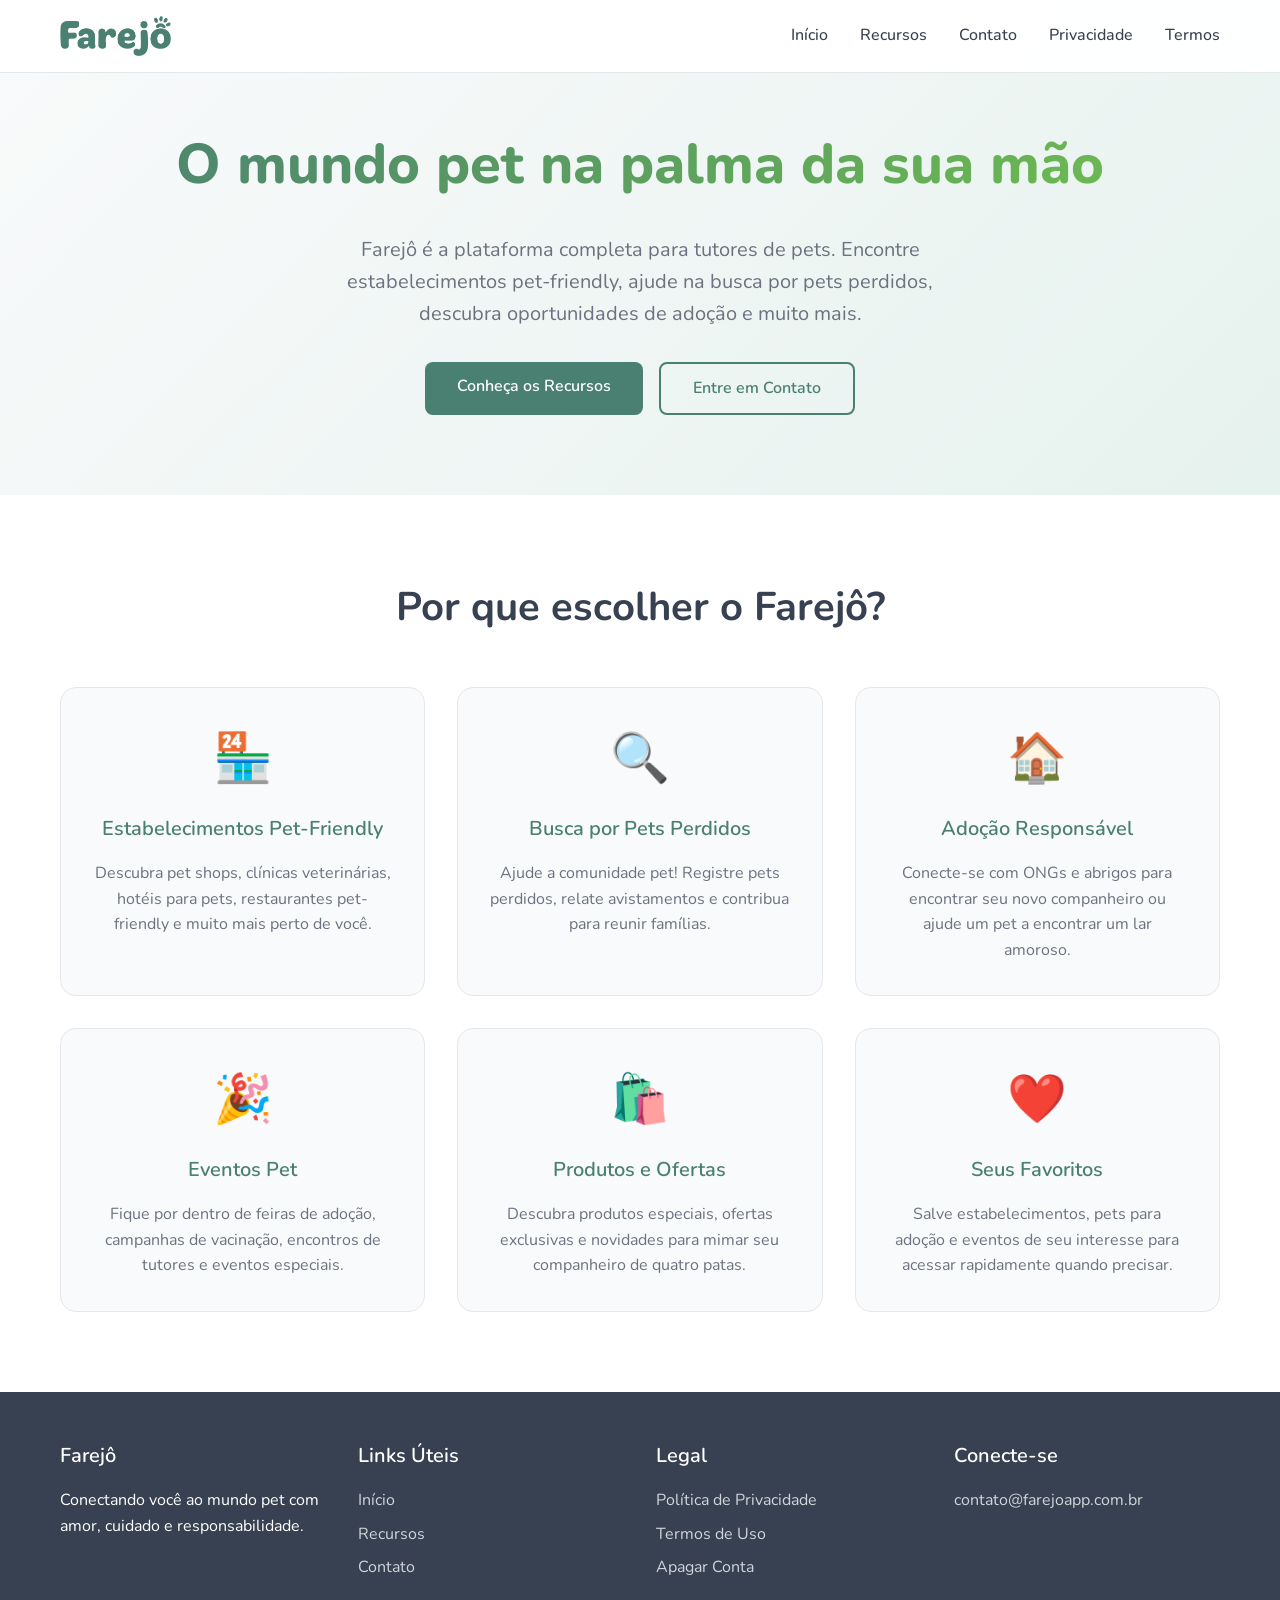
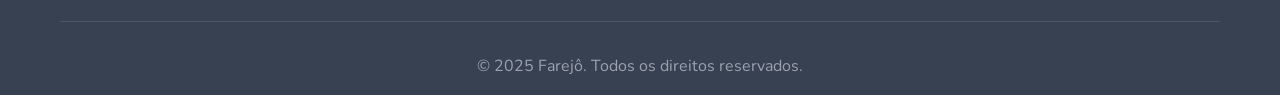
==== index.html @ 9fb30228 "feat: add favicon" ====
<!DOCTYPE html>
<html lang="pt-BR">
<head>
    <meta charset="UTF-8">
    <meta name="viewport" content="width=device-width, initial-scale=1.0">
    <title>Farejô - O app que conecta você ao mundo pet</title>
    <meta name="description" content="Farejô - A plataforma completa para tutores de pets: encontre estabelecimentos pet-friendly, ajude na busca por pets perdidos e descubra oportunidades de adoção">

    <!-- Favicon -->
    <link rel="icon" type="image/png" href="assets/images/icon.png">
    <link rel="apple-touch-icon" href="assets/images/icon.png">

    <link rel="preconnect" href="https://fonts.googleapis.com">
    <link rel="preconnect" href="https://fonts.gstatic.com" crossorigin>
    <link href="https://fonts.googleapis.com/css2?family=Nunito:wght@300;400;500;600;700;800;900&display=swap" rel="stylesheet">
    <style>
        :root {
            --primary-color: #4a8072;
            --primary-dark: #3a6b5d;
            --primary-light: #e6f2ee;
            --background: #ffffff;
            --surface: #f9fafb;
            --text-primary: #374151;
            --text-secondary: #6b7280;
            --border: #e5e7eb;
            --success: #6fc04d;
            --shadow: 0 4px 6px -1px rgba(0, 0, 0, 0.1);
        }

        * {
            margin: 0;
            padding: 0;
            box-sizing: border-box;
        }

        body {
            font-family: 'Nunito', sans-serif;
            line-height: 1.6;
            color: var(--text-primary);
            background: var(--background);
        }

        .container {
            max-width: 1200px;
            margin: 0 auto;
            padding: 0 20px;
        }

        header {
            background: var(--background);
            border-bottom: 1px solid var(--border);
            position: fixed;
            top: 0;
            left: 0;
            right: 0;
            z-index: 1000;
            backdrop-filter: blur(10px);
            background: rgba(255, 255, 255, 0.95);
            display: block;
            padding: 16px 0;
        }

        nav {
            display: flex;
            justify-content: space-between;
            align-items: center;
            padding: 1rem 0;
        }

        .logo {
            display: flex;
            align-items: center;
            gap: 0.5rem;
            text-decoration: none;
        }

        .logo img {
            height: 40px;
            width: auto;
        }

        .nav-links {
            display: flex;
            list-style: none;
            gap: 2rem;
        }

        .nav-links a {
            text-decoration: none;
            color: var(--text-primary);
            font-weight: 500;
            transition: color 0.3s ease;
        }

        .nav-links a:hover {
            color: var(--primary-color);
        }

        .hero {
            padding: 120px 0 80px;
            background: linear-gradient(135deg, var(--surface) 0%, var(--primary-light) 100%);
            text-align: center;
        }

        .hero h1 {
            font-size: 3.5rem;
            font-weight: 800;
            margin-bottom: 1.5rem;
            background: linear-gradient(135deg, var(--primary-color), var(--success));
            -webkit-background-clip: text;
            -webkit-text-fill-color: transparent;
            background-clip: text;
        }

        .hero p {
            font-size: 1.25rem;
            color: var(--text-secondary);
            margin-bottom: 2rem;
            max-width: 600px;
            margin-left: auto;
            margin-right: auto;
        }

        .cta-buttons {
            display: flex;
            gap: 1rem;
            justify-content: center;
            flex-wrap: wrap;
        }

        .btn {
            padding: 12px 32px;
            border-radius: 8px;
            text-decoration: none;
            font-weight: 600;
            transition: all 0.3s ease;
            border: none;
            cursor: pointer;
            font-size: 1rem;
        }

        .btn-primary {
            background: var(--primary-color);
            color: white;
        }

        .btn-primary:hover {
            background: var(--primary-dark);
            transform: translateY(-2px);
            box-shadow: var(--shadow);
        }

        .btn-secondary {
            background: transparent;
            color: var(--primary-color);
            border: 2px solid var(--primary-color);
        }

        .btn-secondary:hover {
            background: var(--primary-color);
            color: white;
        }

        .features {
            padding: 80px 0;
        }

        .features h2 {
            text-align: center;
            font-size: 2.5rem;
            font-weight: 700;
            margin-bottom: 3rem;
        }

        .features-grid {
            display: grid;
            grid-template-columns: repeat(auto-fit, minmax(300px, 1fr));
            gap: 2rem;
        }

        .feature-card {
            background: var(--surface);
            padding: 2rem;
            border-radius: 16px;
            text-align: center;
            border: 1px solid var(--border);
            transition: all 0.3s ease;
        }

        .feature-card:hover {
            transform: translateY(-5px);
            box-shadow: var(--shadow);
        }

        .feature-icon {
            font-size: 3rem;
            margin-bottom: 1rem;
            display: block;
        }

        .feature-card h3 {
            font-size: 1.25rem;
            font-weight: 600;
            margin-bottom: 1rem;
            color: var(--primary-color);
        }

        .feature-card p {
            color: var(--text-secondary);
        }

        footer {
            background: var(--text-primary);
            color: white;
            padding: 3rem 0 1rem;
        }

        .footer-content {
            display: grid;
            grid-template-columns: repeat(auto-fit, minmax(250px, 1fr));
            gap: 2rem;
            margin-bottom: 2rem;
        }

        .footer-section h4 {
            font-size: 1.25rem;
            font-weight: 600;
            margin-bottom: 1rem;
        }

        .footer-section a {
            color: #d1d5db;
            text-decoration: none;
            display: block;
            margin-bottom: 0.5rem;
            transition: color 0.3s ease;
        }

        .footer-section a:hover {
            color: white;
        }

        .footer-bottom {
            text-align: center;
            padding-top: 2rem;
            border-top: 1px solid #4b5563;
            color: #9ca3af;
        }

        @media (max-width: 768px) {
            .nav-links {
                display: none;
            }

            .hero h1 {
                font-size: 2.5rem;
            }

            .hero p {
                font-size: 1.1rem;
            }

            .cta-buttons {
                flex-direction: column;
                align-items: center;
            }

            .btn {
                width: 100%;
                max-width: 300px;
            }
        }
    </style>
</head>
<body>
    <header>
        <nav class="container">
            <div class="logo">
                <img src="assets/images/logo-name.png" alt="Farejô">
            </div>
            <ul class="nav-links">
                <li><a href="#home">Início</a></li>
                <li><a href="#features">Recursos</a></li>
                <li><a href="contact.html">Contato</a></li>
                <li><a href="privacy.html">Privacidade</a></li>
                <li><a href="terms.html">Termos</a></li>
            </ul>
        </nav>
    </header>

    <main>
        <section class="hero" id="home">
            <div class="container">
                <h1>O mundo pet na palma da sua mão</h1>
                <p>Farejô é a plataforma completa para tutores de pets. Encontre estabelecimentos pet-friendly, ajude na busca por pets perdidos, descubra oportunidades de adoção e muito mais.</p>
                <div class="cta-buttons">
                    <a href="#features" class="btn btn-primary">Conheça os Recursos</a>
                    <a href="contact.html" class="btn btn-secondary">Entre em Contato</a>
                </div>
            </div>
        </section>

        <section class="features" id="features">
            <div class="container">
                <h2>Por que escolher o Farejô?</h2>
                <div class="features-grid">
                    <div class="feature-card">
                        <div class="feature-icon">🏪</div>
                        <h3>Estabelecimentos Pet-Friendly</h3>
                        <p>Descubra pet shops, clínicas veterinárias, hotéis para pets, restaurantes pet-friendly e muito mais perto de você.</p>
                    </div>
                    <div class="feature-card">
                        <div class="feature-icon">🔍</div>
                        <h3>Busca por Pets Perdidos</h3>
                        <p>Ajude a comunidade pet! Registre pets perdidos, relate avistamentos e contribua para reunir famílias.</p>
                    </div>
                    <div class="feature-card">
                        <div class="feature-icon">🏠</div>
                        <h3>Adoção Responsável</h3>
                        <p>Conecte-se com ONGs e abrigos para encontrar seu novo companheiro ou ajude um pet a encontrar um lar amoroso.</p>
                    </div>
                    <div class="feature-card">
                        <div class="feature-icon">🎉</div>
                        <h3>Eventos Pet</h3>
                        <p>Fique por dentro de feiras de adoção, campanhas de vacinação, encontros de tutores e eventos especiais.</p>
                    </div>
                    <div class="feature-card">
                        <div class="feature-icon">🛍️</div>
                        <h3>Produtos e Ofertas</h3>
                        <p>Descubra produtos especiais, ofertas exclusivas e novidades para mimar seu companheiro de quatro patas.</p>
                    </div>
                    <div class="feature-card">
                        <div class="feature-icon">❤️</div>
                        <h3>Seus Favoritos</h3>
                        <p>Salve estabelecimentos, pets para adoção e eventos de seu interesse para acessar rapidamente quando precisar.</p>
                    </div>
                </div>
            </div>
        </section>
    </main>

    <footer>
        <div class="container">
            <div class="footer-content">
                <div class="footer-section">
                    <h4>Farejô</h4>
                    <p>Conectando você ao mundo pet com amor, cuidado e responsabilidade.</p>
                </div>
                <div class="footer-section">
                    <h4>Links Úteis</h4>
                    <a href="#home">Início</a>
                    <a href="#features">Recursos</a>
                    <a href="contact.html">Contato</a>
                </div>
                <div class="footer-section">
                    <h4>Legal</h4>
                    <a href="privacy.html">Política de Privacidade</a>
                    <a href="terms.html">Termos de Uso</a>
                    <a href="delete-account.html">Apagar Conta</a>
                </div>
                <div class="footer-section">
                    <h4>Conecte-se</h4>
                    <a href="mailto:contato@farejoapp.com.br">contato@farejoapp.com.br</a>
                </div>
            </div>
            <div class="footer-bottom">
                <p>&copy; 2025 Farejô. Todos os direitos reservados.</p>
            </div>
        </div>
    </footer>

    <script>
        // Smooth scrolling for anchor links
        document.querySelectorAll('a[href^="#"]').forEach(anchor => {
            anchor.addEventListener('click', function (e) {
                e.preventDefault();
                const target = document.querySelector(this.getAttribute('href'));
                if (target) {
                    target.scrollIntoView({
                        behavior: 'smooth',
                        block: 'start'
                    });
                }
            });
        });

        // Header scroll effect
        window.addEventListener('scroll', () => {
            const header = document.querySelector('header');
            if (window.scrollY > 100) {
                header.style.backdropFilter = 'blur(20px)';
                header.style.background = 'rgba(255, 255, 255, 0.9)';
            } else {
                header.style.backdropFilter = 'blur(10px)';
                header.style.background = 'rgba(255, 255, 255, 0.95)';
            }
        });
    </script>
</body>
</html>
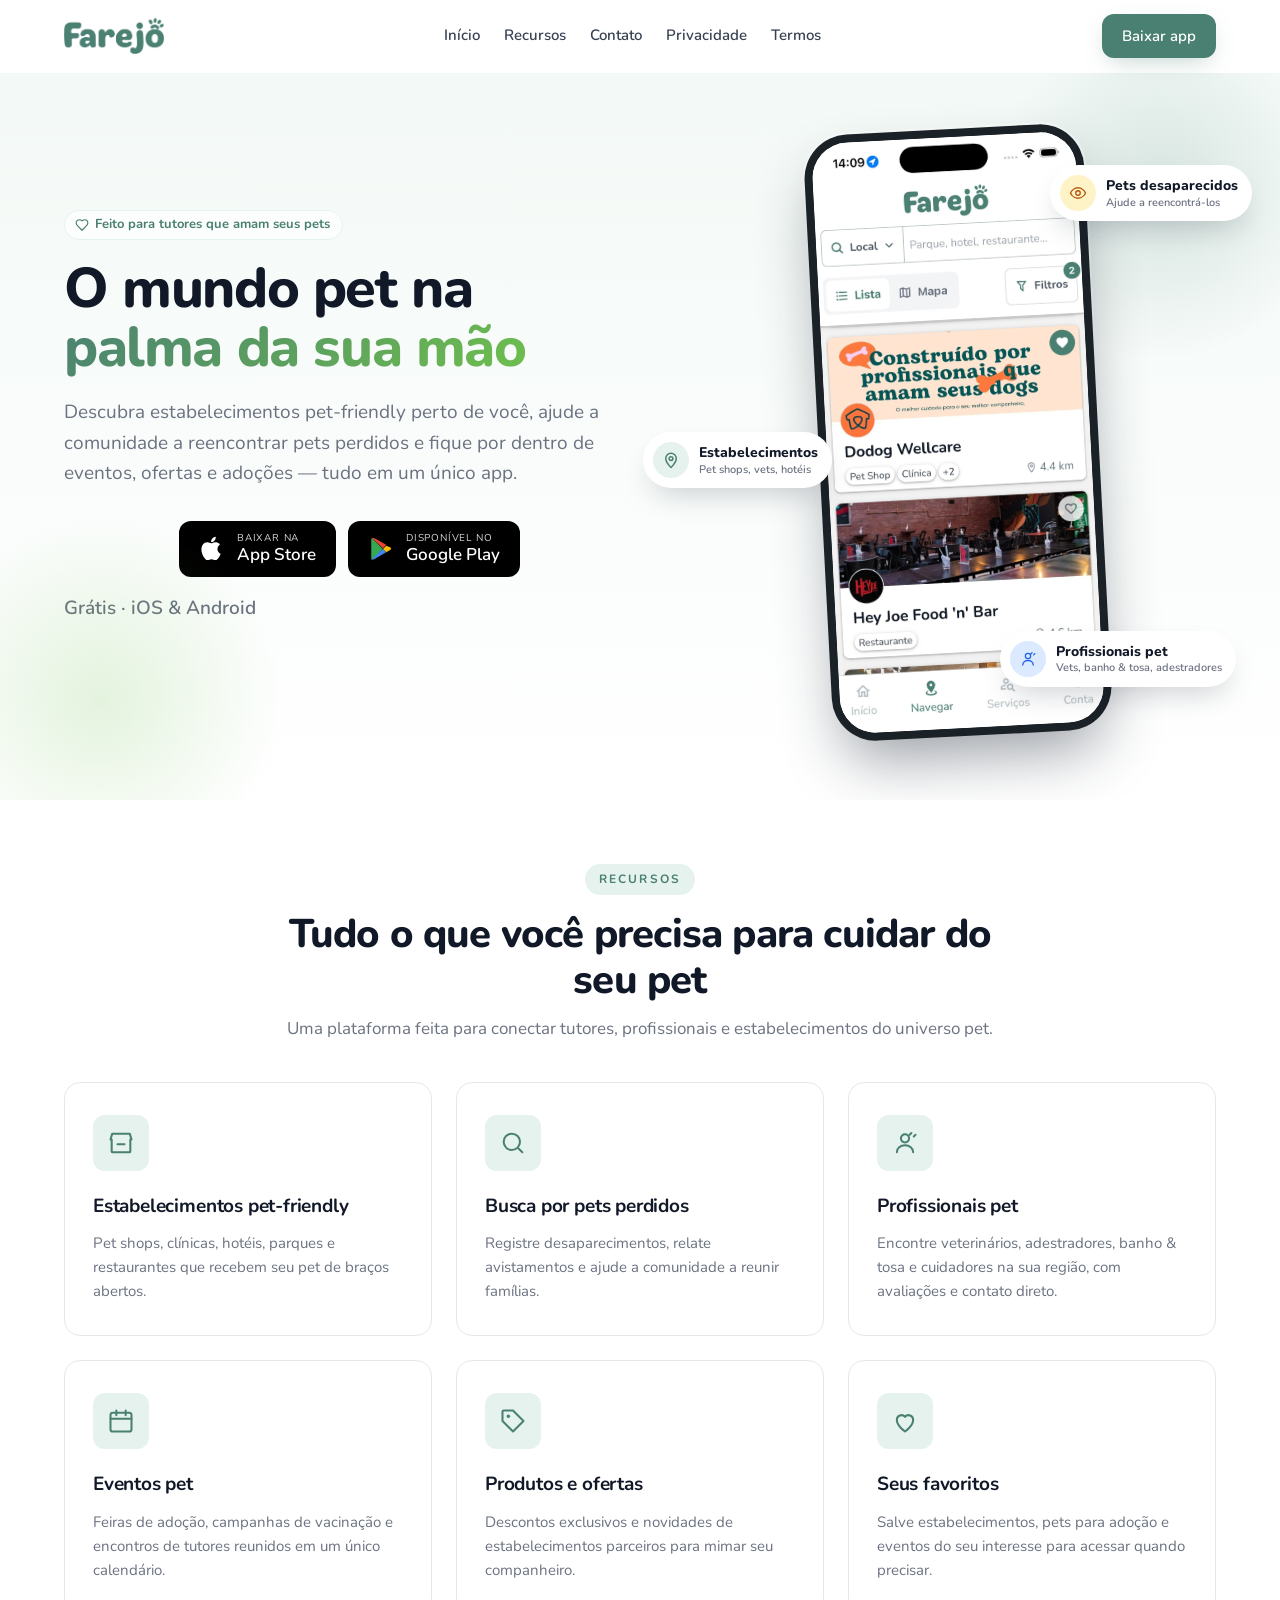
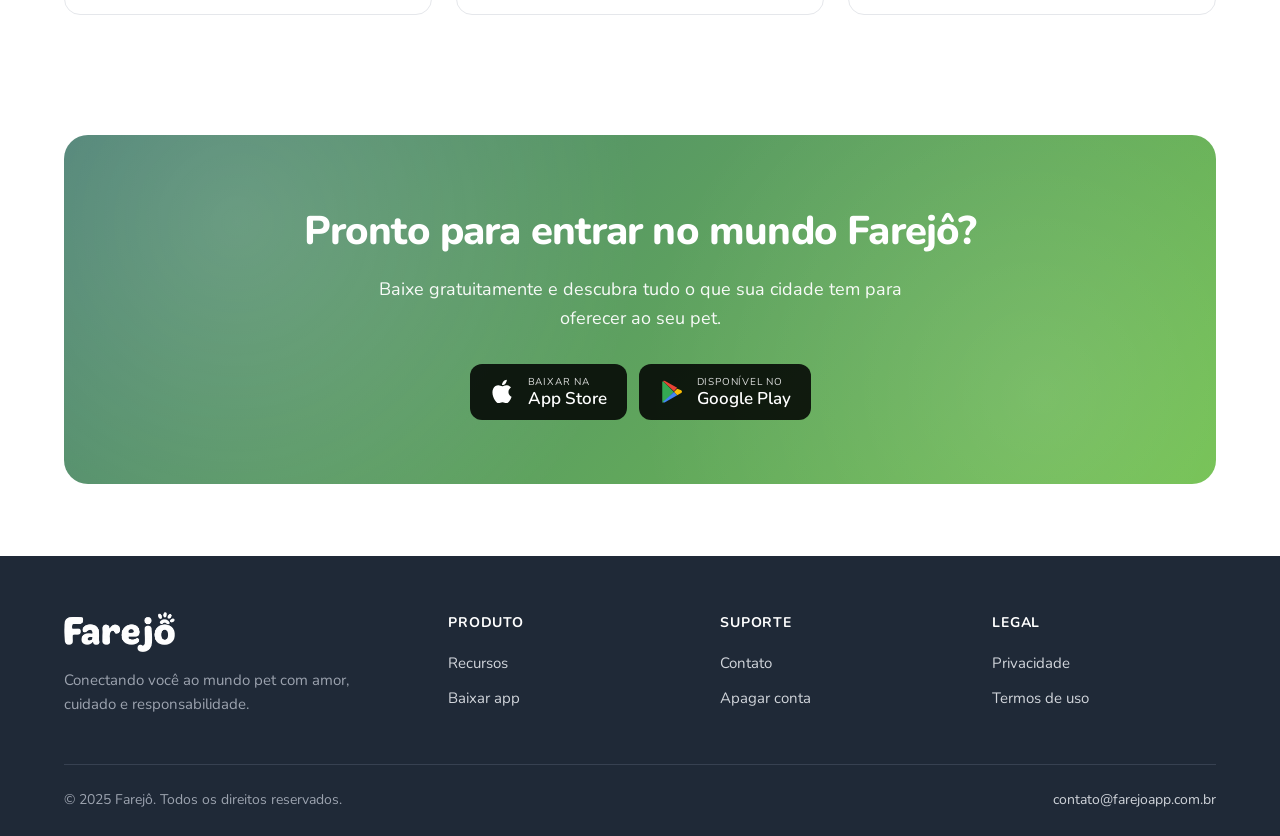
==== commit 9a6c9919: "feat: redesign site with shared design system - Adicionado assets/css/main.css e home.css com tokens" ====
--- a/index.html
+++ b/index.html
@@ -1,400 +1,316 @@
 <!DOCTYPE html>
 <html lang="pt-BR">
 <head>
-    <meta charset="UTF-8">
-    <meta name="viewport" content="width=device-width, initial-scale=1.0">
-    <title>Farejô - O app que conecta você ao mundo pet</title>
-    <meta name="description" content="Farejô - A plataforma completa para tutores de pets: encontre estabelecimentos pet-friendly, ajude na busca por pets perdidos e descubra oportunidades de adoção">
-
-    <!-- Favicon -->
-    <link rel="icon" type="image/png" href="assets/images/icon.png">
-    <link rel="apple-touch-icon" href="assets/images/icon.png">
-
-    <link rel="preconnect" href="https://fonts.googleapis.com">
-    <link rel="preconnect" href="https://fonts.gstatic.com" crossorigin>
-    <link href="https://fonts.googleapis.com/css2?family=Nunito:wght@300;400;500;600;700;800;900&display=swap" rel="stylesheet">
-    <style>
-        :root {
-            --primary-color: #4a8072;
-            --primary-dark: #3a6b5d;
-            --primary-light: #e6f2ee;
-            --background: #ffffff;
-            --surface: #f9fafb;
-            --text-primary: #374151;
-            --text-secondary: #6b7280;
-            --border: #e5e7eb;
-            --success: #6fc04d;
-            --shadow: 0 4px 6px -1px rgba(0, 0, 0, 0.1);
-        }
-
-        * {
-            margin: 0;
-            padding: 0;
-            box-sizing: border-box;
-        }
-
-        body {
-            font-family: 'Nunito', sans-serif;
-            line-height: 1.6;
-            color: var(--text-primary);
-            background: var(--background);
-        }
-
-        .container {
-            max-width: 1200px;
-            margin: 0 auto;
-            padding: 0 20px;
-        }
-
-        header {
-            background: var(--background);
-            border-bottom: 1px solid var(--border);
-            position: fixed;
-            top: 0;
-            left: 0;
-            right: 0;
-            z-index: 1000;
-            backdrop-filter: blur(10px);
-            background: rgba(255, 255, 255, 0.95);
-            display: block;
-            padding: 16px 0;
-        }
-
-        nav {
-            display: flex;
-            justify-content: space-between;
-            align-items: center;
-            padding: 1rem 0;
-        }
-
-        .logo {
-            display: flex;
-            align-items: center;
-            gap: 0.5rem;
-            text-decoration: none;
-        }
-
-        .logo img {
-            height: 40px;
-            width: auto;
-        }
-
-        .nav-links {
-            display: flex;
-            list-style: none;
-            gap: 2rem;
-        }
-
-        .nav-links a {
-            text-decoration: none;
-            color: var(--text-primary);
-            font-weight: 500;
-            transition: color 0.3s ease;
-        }
-
-        .nav-links a:hover {
-            color: var(--primary-color);
-        }
-
-        .hero {
-            padding: 120px 0 80px;
-            background: linear-gradient(135deg, var(--surface) 0%, var(--primary-light) 100%);
-            text-align: center;
-        }
-
-        .hero h1 {
-            font-size: 3.5rem;
-            font-weight: 800;
-            margin-bottom: 1.5rem;
-            background: linear-gradient(135deg, var(--primary-color), var(--success));
-            -webkit-background-clip: text;
-            -webkit-text-fill-color: transparent;
-            background-clip: text;
-        }
-
-        .hero p {
-            font-size: 1.25rem;
-            color: var(--text-secondary);
-            margin-bottom: 2rem;
-            max-width: 600px;
-            margin-left: auto;
-            margin-right: auto;
-        }
-
-        .cta-buttons {
-            display: flex;
-            gap: 1rem;
-            justify-content: center;
-            flex-wrap: wrap;
-        }
-
-        .btn {
-            padding: 12px 32px;
-            border-radius: 8px;
-            text-decoration: none;
-            font-weight: 600;
-            transition: all 0.3s ease;
-            border: none;
-            cursor: pointer;
-            font-size: 1rem;
-        }
-
-        .btn-primary {
-            background: var(--primary-color);
-            color: white;
-        }
-
-        .btn-primary:hover {
-            background: var(--primary-dark);
-            transform: translateY(-2px);
-            box-shadow: var(--shadow);
-        }
-
-        .btn-secondary {
-            background: transparent;
-            color: var(--primary-color);
-            border: 2px solid var(--primary-color);
-        }
-
-        .btn-secondary:hover {
-            background: var(--primary-color);
-            color: white;
-        }
-
-        .features {
-            padding: 80px 0;
-        }
-
-        .features h2 {
-            text-align: center;
-            font-size: 2.5rem;
-            font-weight: 700;
-            margin-bottom: 3rem;
-        }
-
-        .features-grid {
-            display: grid;
-            grid-template-columns: repeat(auto-fit, minmax(300px, 1fr));
-            gap: 2rem;
-        }
-
-        .feature-card {
-            background: var(--surface);
-            padding: 2rem;
-            border-radius: 16px;
-            text-align: center;
-            border: 1px solid var(--border);
-            transition: all 0.3s ease;
-        }
-
-        .feature-card:hover {
-            transform: translateY(-5px);
-            box-shadow: var(--shadow);
-        }
-
-        .feature-icon {
-            font-size: 3rem;
-            margin-bottom: 1rem;
-            display: block;
-        }
-
-        .feature-card h3 {
-            font-size: 1.25rem;
-            font-weight: 600;
-            margin-bottom: 1rem;
-            color: var(--primary-color);
-        }
-
-        .feature-card p {
-            color: var(--text-secondary);
-        }
-
-        footer {
-            background: var(--text-primary);
-            color: white;
-            padding: 3rem 0 1rem;
-        }
-
-        .footer-content {
-            display: grid;
-            grid-template-columns: repeat(auto-fit, minmax(250px, 1fr));
-            gap: 2rem;
-            margin-bottom: 2rem;
-        }
-
-        .footer-section h4 {
-            font-size: 1.25rem;
-            font-weight: 600;
-            margin-bottom: 1rem;
-        }
-
-        .footer-section a {
-            color: #d1d5db;
-            text-decoration: none;
-            display: block;
-            margin-bottom: 0.5rem;
-            transition: color 0.3s ease;
-        }
-
-        .footer-section a:hover {
-            color: white;
-        }
-
-        .footer-bottom {
-            text-align: center;
-            padding-top: 2rem;
-            border-top: 1px solid #4b5563;
-            color: #9ca3af;
-        }
-
-        @media (max-width: 768px) {
-            .nav-links {
-                display: none;
-            }
-
-            .hero h1 {
-                font-size: 2.5rem;
-            }
-
-            .hero p {
-                font-size: 1.1rem;
-            }
-
-            .cta-buttons {
-                flex-direction: column;
-                align-items: center;
-            }
-
-            .btn {
-                width: 100%;
-                max-width: 300px;
-            }
-        }
-    </style>
+  <meta charset="UTF-8">
+  <meta name="viewport" content="width=device-width, initial-scale=1.0">
+  <title>Farejô — O app que conecta você ao mundo pet</title>
+  <meta name="description" content="Farejô é a plataforma completa para tutores de pets: encontre estabelecimentos pet-friendly, ajude na busca por pets perdidos, descubra eventos e oportunidades de adoção.">
+  <meta name="theme-color" content="#4a8072">
+
+  <link rel="icon" type="image/png" href="assets/images/icon.png">
+  <link rel="apple-touch-icon" href="assets/images/icon.png">
+
+  <link rel="preconnect" href="https://fonts.googleapis.com">
+  <link rel="preconnect" href="https://fonts.gstatic.com" crossorigin>
+  <link href="https://fonts.googleapis.com/css2?family=Nunito:wght@300;400;500;600;700;800;900&display=swap" rel="stylesheet">
+
+  <link rel="stylesheet" href="assets/css/main.css">
+  <link rel="stylesheet" href="assets/css/home.css">
+
+  <!-- Open Graph -->
+  <meta property="og:type" content="website">
+  <meta property="og:title" content="Farejô — O app que conecta você ao mundo pet">
+  <meta property="og:description" content="Estabelecimentos pet-friendly, ajuda na busca por pets perdidos, eventos e adoção responsável — tudo em um app.">
+  <meta property="og:image" content="assets/images/icon.png">
+  <meta property="og:site_name" content="Farejô">
 </head>
 <body>
-    <header>
-        <nav class="container">
-            <div class="logo">
-                <img src="assets/images/logo-name.png" alt="Farejô">
-            </div>
-            <ul class="nav-links">
-                <li><a href="#home">Início</a></li>
-                <li><a href="#features">Recursos</a></li>
-                <li><a href="contact.html">Contato</a></li>
-                <li><a href="privacy.html">Privacidade</a></li>
-                <li><a href="terms.html">Termos</a></li>
-            </ul>
-        </nav>
-    </header>
-
-    <main>
-        <section class="hero" id="home">
-            <div class="container">
-                <h1>O mundo pet na palma da sua mão</h1>
-                <p>Farejô é a plataforma completa para tutores de pets. Encontre estabelecimentos pet-friendly, ajude na busca por pets perdidos, descubra oportunidades de adoção e muito mais.</p>
-                <div class="cta-buttons">
-                    <a href="#features" class="btn btn-primary">Conheça os Recursos</a>
-                    <a href="contact.html" class="btn btn-secondary">Entre em Contato</a>
-                </div>
-            </div>
-        </section>
-
-        <section class="features" id="features">
-            <div class="container">
-                <h2>Por que escolher o Farejô?</h2>
-                <div class="features-grid">
-                    <div class="feature-card">
-                        <div class="feature-icon">🏪</div>
-                        <h3>Estabelecimentos Pet-Friendly</h3>
-                        <p>Descubra pet shops, clínicas veterinárias, hotéis para pets, restaurantes pet-friendly e muito mais perto de você.</p>
-                    </div>
-                    <div class="feature-card">
-                        <div class="feature-icon">🔍</div>
-                        <h3>Busca por Pets Perdidos</h3>
-                        <p>Ajude a comunidade pet! Registre pets perdidos, relate avistamentos e contribua para reunir famílias.</p>
-                    </div>
-                    <div class="feature-card">
-                        <div class="feature-icon">🏠</div>
-                        <h3>Adoção Responsável</h3>
-                        <p>Conecte-se com ONGs e abrigos para encontrar seu novo companheiro ou ajude um pet a encontrar um lar amoroso.</p>
-                    </div>
-                    <div class="feature-card">
-                        <div class="feature-icon">🎉</div>
-                        <h3>Eventos Pet</h3>
-                        <p>Fique por dentro de feiras de adoção, campanhas de vacinação, encontros de tutores e eventos especiais.</p>
-                    </div>
-                    <div class="feature-card">
-                        <div class="feature-icon">🛍️</div>
-                        <h3>Produtos e Ofertas</h3>
-                        <p>Descubra produtos especiais, ofertas exclusivas e novidades para mimar seu companheiro de quatro patas.</p>
-                    </div>
-                    <div class="feature-card">
-                        <div class="feature-icon">❤️</div>
-                        <h3>Seus Favoritos</h3>
-                        <p>Salve estabelecimentos, pets para adoção e eventos de seu interesse para acessar rapidamente quando precisar.</p>
-                    </div>
-                </div>
-            </div>
-        </section>
-    </main>
-
-    <footer>
-        <div class="container">
-            <div class="footer-content">
-                <div class="footer-section">
-                    <h4>Farejô</h4>
-                    <p>Conectando você ao mundo pet com amor, cuidado e responsabilidade.</p>
-                </div>
-                <div class="footer-section">
-                    <h4>Links Úteis</h4>
-                    <a href="#home">Início</a>
-                    <a href="#features">Recursos</a>
-                    <a href="contact.html">Contato</a>
-                </div>
-                <div class="footer-section">
-                    <h4>Legal</h4>
-                    <a href="privacy.html">Política de Privacidade</a>
-                    <a href="terms.html">Termos de Uso</a>
-                    <a href="delete-account.html">Apagar Conta</a>
-                </div>
-                <div class="footer-section">
-                    <h4>Conecte-se</h4>
-                    <a href="mailto:contato@farejoapp.com.br">contato@farejoapp.com.br</a>
-                </div>
-            </div>
-            <div class="footer-bottom">
-                <p>&copy; 2025 Farejô. Todos os direitos reservados.</p>
-            </div>
-        </div>
-    </footer>
-
-    <script>
-        // Smooth scrolling for anchor links
-        document.querySelectorAll('a[href^="#"]').forEach(anchor => {
-            anchor.addEventListener('click', function (e) {
-                e.preventDefault();
-                const target = document.querySelector(this.getAttribute('href'));
-                if (target) {
-                    target.scrollIntoView({
-                        behavior: 'smooth',
-                        block: 'start'
-                    });
-                }
-            });
-        });
-
-        // Header scroll effect
-        window.addEventListener('scroll', () => {
-            const header = document.querySelector('header');
-            if (window.scrollY > 100) {
-                header.style.backdropFilter = 'blur(20px)';
-                header.style.background = 'rgba(255, 255, 255, 0.9)';
-            } else {
-                header.style.backdropFilter = 'blur(10px)';
-                header.style.background = 'rgba(255, 255, 255, 0.95)';
-            }
-        });
-    </script>
+  <header class="site-header" role="banner">
+    <nav class="container site-header__nav" aria-label="Principal">
+      <a href="#home" class="site-header__logo" aria-label="Farejô — Início">
+        <img src="assets/images/logo-name.png" alt="Farejô">
+      </a>
+
+      <ul class="site-header__links" data-menu-target>
+        <li><a href="#home">Início</a></li>
+        <li><a href="#features">Recursos</a></li>
+        <li><a href="contact.html">Contato</a></li>
+        <li><a href="privacy.html">Privacidade</a></li>
+        <li><a href="terms.html">Termos</a></li>
+      </ul>
+
+      <div class="site-header__cta">
+        <a href="#download" class="btn btn--primary site-header__cta-text" style="min-height:44px;padding:10px 20px;font-size:0.9375rem;">
+          Baixar app
+        </a>
+        <button class="site-header__menu" type="button" aria-label="Abrir menu" aria-expanded="false" data-menu-toggle>
+          <svg width="24" height="24" viewBox="0 0 24 24" fill="none" stroke="currentColor" stroke-width="2" stroke-linecap="round" aria-hidden="true">
+            <path d="M3 6h18M3 12h18M3 18h18"/>
+          </svg>
+        </button>
+      </div>
+    </nav>
+  </header>
+
+  <main id="home">
+    <!-- ============ HERO ============ -->
+    <section class="hero">
+      <div class="container hero__inner">
+        <div class="hero__copy">
+          <span class="hero__eyebrow">
+            <svg viewBox="0 0 24 24" fill="none" stroke="currentColor" stroke-width="2" stroke-linecap="round" stroke-linejoin="round" aria-hidden="true">
+              <path d="M19 14c1.49-1.46 3-3.21 3-5.5A5.5 5.5 0 0 0 16.5 3c-1.76 0-3 .5-4.5 2-1.5-1.5-2.74-2-4.5-2A5.5 5.5 0 0 0 2 8.5c0 2.29 1.51 4.04 3 5.5l7 7Z"/>
+            </svg>
+            Feito para tutores que amam seus pets
+          </span>
+          <h1>
+            O mundo pet na <span class="accent">palma da sua mão</span>
+          </h1>
+          <p>
+            Descubra estabelecimentos pet-friendly perto de você, ajude a comunidade a reencontrar pets perdidos e fique por dentro de eventos, ofertas e adoções — tudo em um único app.
+          </p>
+
+          <div class="hero__ctas">
+            <div class="store-badges">
+              <a href="https://apps.apple.com/br/app/farej%C3%B4/id6746971869" target="_blank" rel="noopener" class="store-badge" aria-label="Baixar Farejô na App Store">
+                <svg viewBox="0 0 24 24" fill="currentColor" aria-hidden="true">
+                  <path d="M17.05 12.04c-.03-2.74 2.24-4.07 2.34-4.13-1.28-1.86-3.26-2.12-3.97-2.15-1.69-.17-3.3 1-4.16 1-.87 0-2.19-.97-3.6-.95-1.85.03-3.56 1.07-4.51 2.72-1.93 3.34-.49 8.27 1.38 10.97.92 1.32 2.01 2.81 3.42 2.76 1.38-.05 1.9-.89 3.57-.89 1.66 0 2.13.89 3.59.86 1.49-.02 2.43-1.34 3.34-2.67 1.05-1.53 1.49-3.01 1.51-3.09-.03-.01-2.9-1.11-2.93-4.43zM14.36 4.05c.76-.92 1.27-2.2 1.13-3.47-1.09.04-2.41.73-3.19 1.65-.7.81-1.31 2.11-1.15 3.36 1.21.09 2.45-.62 3.21-1.54z"/>
+                </svg>
+                <span class="store-badge__text">
+                  <span class="store-badge__top">Baixar na</span>
+                  <span class="store-badge__bottom">App Store</span>
+                </span>
+              </a>
+              <a href="https://play.google.com/store/apps/details?id=com.petprojectapp" target="_blank" rel="noopener" class="store-badge" aria-label="Baixar Farejô no Google Play">
+                <svg viewBox="0 0 24 24" aria-hidden="true">
+                  <path fill="#34A853" d="M3.609 1.814 13.792 12 3.61 22.186a1.992 1.992 0 0 1-.61-1.422V3.236c0-.534.235-1.04.609-1.422z"/>
+                  <path fill="#FBBC04" d="m16.81 8.992-3.018 3.008 3.024 3.024 3.643-2.066c1.036-.586 1.036-2.094 0-2.68z"/>
+                  <path fill="#EA4335" d="M3.609 1.814a2 2 0 0 1 1.97-.05l11.231 6.428-3.018 3.008z"/>
+                  <path fill="#4285F4" d="m13.792 12 3.024 3.024-11.237 6.434a2 2 0 0 1-1.97-.272z"/>
+                </svg>
+                <span class="store-badge__text">
+                  <span class="store-badge__top">Disponível no</span>
+                  <span class="store-badge__bottom">Google Play</span>
+                </span>
+              </a>
+            </div>
+            <p class="hero__store-label">Grátis · iOS &amp; Android</p>
+          </div>
+        </div>
+
+        <div class="hero__visual" aria-hidden="true">
+          <!-- Chip 1: Pets desaparecidos (MissingPetsListScreen) -->
+          <div class="hero__chip hero__chip--top">
+            <span class="hero__chip-icon hero__chip-icon--warn">
+              <svg viewBox="0 0 24 24" fill="none" stroke="currentColor" stroke-width="1.75" stroke-linecap="round" stroke-linejoin="round">
+                <path d="M2 12s3-7 10-7 10 7 10 7-3 7-10 7S2 12 2 12z"/>
+                <circle cx="12" cy="12" r="3"/>
+              </svg>
+            </span>
+            <span class="hero__chip-text">
+              <strong>Pets desaparecidos</strong>
+              <small>Ajude a reencontrá-los</small>
+            </span>
+          </div>
+
+          <!-- Chip 2: Estabelecimentos (BusinessDetailsScreen + categorias reais do app) -->
+          <div class="hero__chip hero__chip--mid">
+            <span class="hero__chip-icon hero__chip-icon--brand">
+              <svg viewBox="0 0 24 24" fill="none" stroke="currentColor" stroke-width="2" stroke-linecap="round" stroke-linejoin="round">
+                <path d="M12 22s-7-7-7-12a7 7 0 1 1 14 0c0 5-7 12-7 12z"/>
+                <circle cx="12" cy="10" r="2.5"/>
+              </svg>
+            </span>
+            <span class="hero__chip-text">
+              <strong>Estabelecimentos</strong>
+              <small>Pet shops, vets, hotéis</small>
+            </span>
+          </div>
+
+          <!-- Chip 3: Profissionais (ProfessionalsScreen — aba "Serviços" do bottom tab) -->
+          <div class="hero__chip hero__chip--bot">
+            <span class="hero__chip-icon hero__chip-icon--info">
+              <svg viewBox="0 0 24 24" fill="none" stroke="currentColor" stroke-width="1.75" stroke-linecap="round" stroke-linejoin="round">
+                <circle cx="12" cy="8" r="3.5"/>
+                <path d="M5 20c0-3.5 3-6 7-6s7 2.5 7 6"/>
+                <path d="M16 5l1.5-1.5M19.5 6.5 21 5"/>
+              </svg>
+            </span>
+            <span class="hero__chip-text">
+              <strong>Profissionais pet</strong>
+              <small>Vets, banho &amp; tosa, adestradores</small>
+            </span>
+          </div>
+
+          <div class="hero__phone">
+            <img
+              src="assets/images/app-screen.jpg"
+              alt="Tela do aplicativo Farejô"
+              class="hero__phone-screen"
+              width="375"
+              height="812"
+            >
+          </div>
+        </div>
+      </div>
+    </section>
+
+    <!-- ============ FEATURES ============ -->
+    <section class="features" id="features">
+      <div class="container">
+        <div class="features__head">
+          <span class="features__eyebrow">Recursos</span>
+          <h2>Tudo o que você precisa para cuidar do seu pet</h2>
+          <p class="features__sub">
+            Uma plataforma feita para conectar tutores, profissionais e estabelecimentos do universo pet.
+          </p>
+        </div>
+
+        <div class="features__grid">
+          <article class="feature-card">
+            <div class="feature-card__icon">
+              <svg viewBox="0 0 24 24" fill="none" stroke="currentColor" stroke-width="1.75" stroke-linecap="round" stroke-linejoin="round" aria-hidden="true">
+                <path d="M3 9l1.5-5h15L21 9"/>
+                <path d="M4 9v10a1 1 0 0 0 1 1h14a1 1 0 0 0 1-1V9"/>
+                <path d="M9 13h6"/>
+              </svg>
+            </div>
+            <h3>Estabelecimentos pet-friendly</h3>
+            <p>Pet shops, clínicas, hotéis, parques e restaurantes que recebem seu pet de braços abertos.</p>
+          </article>
+
+          <article class="feature-card">
+            <div class="feature-card__icon">
+              <svg viewBox="0 0 24 24" fill="none" stroke="currentColor" stroke-width="1.75" stroke-linecap="round" stroke-linejoin="round" aria-hidden="true">
+                <circle cx="11" cy="11" r="7"/>
+                <path d="m20 20-3.5-3.5"/>
+              </svg>
+            </div>
+            <h3>Busca por pets perdidos</h3>
+            <p>Registre desaparecimentos, relate avistamentos e ajude a comunidade a reunir famílias.</p>
+          </article>
+
+          <article class="feature-card">
+            <div class="feature-card__icon">
+              <svg viewBox="0 0 24 24" fill="none" stroke="currentColor" stroke-width="1.75" stroke-linecap="round" stroke-linejoin="round" aria-hidden="true">
+                <circle cx="12" cy="8" r="3.5"/>
+                <path d="M5 20c0-3.5 3-6 7-6s7 2.5 7 6"/>
+                <path d="M16 5l1.5-1.5M19.5 6.5 21 5"/>
+              </svg>
+            </div>
+            <h3>Profissionais pet</h3>
+            <p>Encontre veterinários, adestradores, banho &amp; tosa e cuidadores na sua região, com avaliações e contato direto.</p>
+          </article>
+
+          <article class="feature-card">
+            <div class="feature-card__icon">
+              <svg viewBox="0 0 24 24" fill="none" stroke="currentColor" stroke-width="1.75" stroke-linecap="round" stroke-linejoin="round" aria-hidden="true">
+                <rect x="3" y="5" width="18" height="16" rx="2"/>
+                <path d="M3 10h18M8 3v4M16 3v4"/>
+              </svg>
+            </div>
+            <h3>Eventos pet</h3>
+            <p>Feiras de adoção, campanhas de vacinação e encontros de tutores reunidos em um único calendário.</p>
+          </article>
+
+          <article class="feature-card">
+            <div class="feature-card__icon">
+              <svg viewBox="0 0 24 24" fill="none" stroke="currentColor" stroke-width="1.75" stroke-linecap="round" stroke-linejoin="round" aria-hidden="true">
+                <path d="M3 12V4a1 1 0 0 1 1-1h8l9 9-9 9z"/>
+                <circle cx="8" cy="8" r="1.5" fill="currentColor" stroke="none"/>
+              </svg>
+            </div>
+            <h3>Produtos e ofertas</h3>
+            <p>Descontos exclusivos e novidades de estabelecimentos parceiros para mimar seu companheiro.</p>
+          </article>
+
+          <article class="feature-card">
+            <div class="feature-card__icon">
+              <svg viewBox="0 0 24 24" fill="none" stroke="currentColor" stroke-width="1.75" stroke-linecap="round" stroke-linejoin="round" aria-hidden="true">
+                <path d="M12 21s-7-4.5-7-10a4 4 0 0 1 7-2.6A4 4 0 0 1 19 11c0 5.5-7 10-7 10z"/>
+              </svg>
+            </div>
+            <h3>Seus favoritos</h3>
+            <p>Salve estabelecimentos, pets para adoção e eventos do seu interesse para acessar quando precisar.</p>
+          </article>
+        </div>
+      </div>
+    </section>
+
+    <!-- ============ CTA BANNER ============ -->
+    <section class="cta-banner" id="download">
+      <div class="container">
+        <div class="cta-banner__inner">
+          <h2>Pronto para entrar no mundo Farejô?</h2>
+          <p>Baixe gratuitamente e descubra tudo o que sua cidade tem para oferecer ao seu pet.</p>
+          <div class="store-badges">
+            <a href="https://apps.apple.com/br/app/farej%C3%B4/id6746971869" target="_blank" rel="noopener" class="store-badge" aria-label="Baixar Farejô na App Store">
+              <svg viewBox="0 0 24 24" fill="currentColor" aria-hidden="true">
+                <path d="M17.05 12.04c-.03-2.74 2.24-4.07 2.34-4.13-1.28-1.86-3.26-2.12-3.97-2.15-1.69-.17-3.3 1-4.16 1-.87 0-2.19-.97-3.6-.95-1.85.03-3.56 1.07-4.51 2.72-1.93 3.34-.49 8.27 1.38 10.97.92 1.32 2.01 2.81 3.42 2.76 1.38-.05 1.9-.89 3.57-.89 1.66 0 2.13.89 3.59.86 1.49-.02 2.43-1.34 3.34-2.67 1.05-1.53 1.49-3.01 1.51-3.09-.03-.01-2.9-1.11-2.93-4.43zM14.36 4.05c.76-.92 1.27-2.2 1.13-3.47-1.09.04-2.41.73-3.19 1.65-.7.81-1.31 2.11-1.15 3.36 1.21.09 2.45-.62 3.21-1.54z"/>
+              </svg>
+              <span class="store-badge__text">
+                <span class="store-badge__top">Baixar na</span>
+                <span class="store-badge__bottom">App Store</span>
+              </span>
+            </a>
+            <a href="https://play.google.com/store/apps/details?id=com.petprojectapp" target="_blank" rel="noopener" class="store-badge" aria-label="Baixar Farejô no Google Play">
+              <svg viewBox="0 0 24 24" aria-hidden="true">
+                <path fill="#34A853" d="M3.609 1.814 13.792 12 3.61 22.186a1.992 1.992 0 0 1-.61-1.422V3.236c0-.534.235-1.04.609-1.422z"/>
+                <path fill="#FBBC04" d="m16.81 8.992-3.018 3.008 3.024 3.024 3.643-2.066c1.036-.586 1.036-2.094 0-2.68z"/>
+                <path fill="#EA4335" d="M3.609 1.814a2 2 0 0 1 1.97-.05l11.231 6.428-3.018 3.008z"/>
+                <path fill="#4285F4" d="m13.792 12 3.024 3.024-11.237 6.434a2 2 0 0 1-1.97-.272z"/>
+              </svg>
+              <span class="store-badge__text">
+                <span class="store-badge__top">Disponível no</span>
+                <span class="store-badge__bottom">Google Play</span>
+              </span>
+            </a>
+          </div>
+        </div>
+      </div>
+    </section>
+  </main>
+
+  <footer class="site-footer">
+    <div class="container">
+      <div class="site-footer__grid">
+        <div class="site-footer__brand">
+          <img src="assets/images/logo-name.png" alt="Farejô">
+          <p>Conectando você ao mundo pet com amor, cuidado e responsabilidade.</p>
+        </div>
+
+        <div class="site-footer__col">
+          <h4>Produto</h4>
+          <ul>
+            <li><a href="#features">Recursos</a></li>
+            <li><a href="#download">Baixar app</a></li>
+          </ul>
+        </div>
+
+        <div class="site-footer__col">
+          <h4>Suporte</h4>
+          <ul>
+            <li><a href="contact.html">Contato</a></li>
+            <li><a href="delete-account.html">Apagar conta</a></li>
+          </ul>
+        </div>
+
+        <div class="site-footer__col">
+          <h4>Legal</h4>
+          <ul>
+            <li><a href="privacy.html">Privacidade</a></li>
+            <li><a href="terms.html">Termos de uso</a></li>
+          </ul>
+        </div>
+      </div>
+
+      <div class="site-footer__bottom">
+        <p>&copy; 2025 Farejô. Todos os direitos reservados.</p>
+        <p><a href="mailto:contato@farejoapp.com.br" style="color:#d1d5db;">contato@farejoapp.com.br</a></p>
+      </div>
+    </div>
+  </footer>
+
+  <script src="assets/js/main.js"></script>
 </body>
-</html> +</html>
--- a/assets/css/main.css
+++ b/assets/css/main.css
@@ -0,0 +1,746 @@
+/* =========================================================
+   Farejô — Shared design tokens & base styles
+   Tokens espelham pet-project-app/src/theme/colors.ts
+   ========================================================= */
+:root {
+  /* Brand */
+  --color-primary: #4a8072;
+  --color-primary-dark: #3a6b5d;
+  --color-primary-50: #f3f9f6;
+  --color-primary-100: #e6f2ee;
+  --color-success: #6fc04d;
+  --color-success-dark: #5aa83b;
+
+  /* Neutral */
+  --color-bg: #ffffff;
+  --color-surface: #f9fafb;
+  --color-surface-2: #f3f4f6;
+  --color-border: #e5e7eb;
+  --color-text-primary: #374151;
+  --color-text-secondary: #6b7280;
+  --color-text-muted: #9ca3af;
+  --color-text-on-dark: #d1d5db;
+
+  /* Feedback */
+  --color-error: #dc2626;
+  --color-warning: #f59e0b;
+  --color-info: #0284c7;
+
+  /* Type */
+  --font-sans: 'Nunito', -apple-system, BlinkMacSystemFont, 'Segoe UI', Roboto, sans-serif;
+
+  /* Shape */
+  --radius-sm: 8px;
+  --radius-md: 12px;
+  --radius-lg: 16px;
+  --radius-xl: 24px;
+  --radius-pill: 999px;
+
+  /* Elevation */
+  --shadow-sm: 0 1px 2px 0 rgba(15, 23, 42, 0.05);
+  --shadow-md: 0 4px 6px -1px rgba(15, 23, 42, 0.08), 0 2px 4px -2px rgba(15, 23, 42, 0.06);
+  --shadow-lg: 0 10px 25px -5px rgba(15, 23, 42, 0.1), 0 8px 10px -6px rgba(15, 23, 42, 0.05);
+  --shadow-brand: 0 8px 24px -8px rgba(74, 128, 114, 0.4);
+
+  /* Layout */
+  --container-max: 1200px;
+  --container-narrow: 800px;
+  --header-h: 72px;
+}
+
+/* =========================================================
+   Reset
+   ========================================================= */
+*,
+*::before,
+*::after {
+  margin: 0;
+  padding: 0;
+  box-sizing: border-box;
+}
+
+html {
+  scroll-behavior: smooth;
+  scroll-padding-top: var(--header-h);
+}
+
+body {
+  font-family: var(--font-sans);
+  font-size: 16px;
+  line-height: 1.6;
+  color: var(--color-text-primary);
+  background: var(--color-bg);
+  -webkit-font-smoothing: antialiased;
+  -moz-osx-font-smoothing: grayscale;
+}
+
+img,
+svg {
+  max-width: 100%;
+  display: block;
+}
+
+a {
+  color: var(--color-primary);
+  text-decoration: none;
+  transition: color 0.2s ease;
+}
+
+a:hover {
+  color: var(--color-primary-dark);
+}
+
+button {
+  font-family: inherit;
+  cursor: pointer;
+  border: none;
+  background: none;
+}
+
+:focus-visible {
+  outline: 2px solid var(--color-primary);
+  outline-offset: 2px;
+  border-radius: 4px;
+}
+
+@media (prefers-reduced-motion: reduce) {
+  *,
+  *::before,
+  *::after {
+    animation-duration: 0.01ms !important;
+    transition-duration: 0.01ms !important;
+    scroll-behavior: auto !important;
+  }
+}
+
+/* =========================================================
+   Layout helpers
+   ========================================================= */
+.container {
+  max-width: var(--container-max);
+  margin: 0 auto;
+  padding: 0 24px;
+}
+
+.container--narrow {
+  max-width: var(--container-narrow);
+}
+
+.section {
+  padding: 80px 0;
+}
+
+.section--sm {
+  padding: 48px 0;
+}
+
+/* =========================================================
+   Header
+   ========================================================= */
+.site-header {
+  position: sticky;
+  top: 0;
+  z-index: 100;
+  background: rgba(255, 255, 255, 0.85);
+  backdrop-filter: saturate(180%) blur(16px);
+  -webkit-backdrop-filter: saturate(180%) blur(16px);
+  border-bottom: 1px solid transparent;
+  transition: border-color 0.2s ease, background 0.2s ease;
+}
+
+.site-header.is-scrolled {
+  border-bottom-color: var(--color-border);
+  background: rgba(255, 255, 255, 0.95);
+}
+
+.site-header__nav {
+  display: flex;
+  align-items: center;
+  justify-content: space-between;
+  height: var(--header-h);
+}
+
+.site-header__logo img {
+  height: 36px;
+  width: auto;
+}
+
+.site-header__links {
+  display: flex;
+  align-items: center;
+  gap: 24px;
+  list-style: none;
+}
+
+.site-header__links a {
+  color: var(--color-text-primary);
+  font-weight: 600;
+  font-size: 0.9375rem;
+  position: relative;
+  white-space: nowrap;
+}
+
+.site-header__links a::after {
+  content: '';
+  position: absolute;
+  left: 0;
+  right: 0;
+  bottom: -6px;
+  height: 2px;
+  background: var(--color-primary);
+  transform: scaleX(0);
+  transform-origin: left;
+  transition: transform 0.2s ease;
+}
+
+.site-header__links a:hover::after,
+.site-header__links a[aria-current="page"]::after {
+  transform: scaleX(1);
+}
+
+.site-header__links a[aria-current="page"] {
+  color: var(--color-primary);
+}
+
+.site-header__cta {
+  display: inline-flex;
+  align-items: center;
+  gap: 8px;
+}
+
+.site-header__menu {
+  display: none;
+  width: 44px;
+  height: 44px;
+  border-radius: var(--radius-md);
+  align-items: center;
+  justify-content: center;
+  color: var(--color-text-primary);
+  transition: background 0.2s ease;
+}
+
+.site-header__menu:hover {
+  background: var(--color-surface-2);
+}
+
+.site-header__back {
+  color: var(--color-primary);
+  font-weight: 600;
+  display: inline-flex;
+  align-items: center;
+  gap: 6px;
+}
+
+.site-header__back svg {
+  transition: transform 0.2s ease;
+}
+
+.site-header__back:hover svg {
+  transform: translateX(-3px);
+}
+
+@media (max-width: 768px) {
+  .site-header__links {
+    display: none;
+    position: absolute;
+    top: var(--header-h);
+    left: 0;
+    right: 0;
+    flex-direction: column;
+    align-items: stretch;
+    gap: 0;
+    padding: 12px 24px 20px;
+    background: white;
+    border-bottom: 1px solid var(--color-border);
+    box-shadow: var(--shadow-md);
+  }
+
+  .site-header__links.is-open {
+    display: flex;
+  }
+
+  .site-header__links a {
+    padding: 14px 0;
+    border-bottom: 1px solid var(--color-border);
+  }
+
+  .site-header__links a::after {
+    display: none;
+  }
+
+  .site-header__links li:last-child a {
+    border-bottom: none;
+  }
+
+  .site-header__menu {
+    display: inline-flex;
+  }
+
+  .site-header__cta-text {
+    display: none;
+  }
+}
+
+/* =========================================================
+   Buttons
+   ========================================================= */
+.btn {
+  display: inline-flex;
+  align-items: center;
+  justify-content: center;
+  gap: 8px;
+  padding: 12px 24px;
+  min-height: 48px;
+  border-radius: var(--radius-md);
+  font-size: 1rem;
+  font-weight: 600;
+  text-decoration: none;
+  transition: all 0.2s ease;
+  white-space: nowrap;
+}
+
+.btn--primary {
+  background: var(--color-primary);
+  color: #fff;
+  box-shadow: var(--shadow-brand);
+}
+
+.btn--primary:hover {
+  background: var(--color-primary-dark);
+  color: #fff;
+  transform: translateY(-2px);
+  box-shadow: 0 12px 28px -8px rgba(74, 128, 114, 0.5);
+}
+
+.btn--secondary {
+  background: transparent;
+  color: var(--color-primary);
+  border: 2px solid var(--color-primary);
+  padding: 10px 22px;
+}
+
+.btn--secondary:hover {
+  background: var(--color-primary);
+  color: #fff;
+}
+
+.btn--ghost {
+  background: var(--color-primary-100);
+  color: var(--color-primary);
+}
+
+.btn--ghost:hover {
+  background: var(--color-primary-50);
+  color: var(--color-primary-dark);
+}
+
+.btn--lg {
+  padding: 14px 32px;
+  min-height: 56px;
+  font-size: 1.0625rem;
+}
+
+.btn--block {
+  display: flex;
+  width: 100%;
+}
+
+/* =========================================================
+   Store badges (App Store / Google Play)
+   ========================================================= */
+.store-badges {
+  display: flex;
+  gap: 12px;
+  flex-wrap: wrap;
+  justify-content: center;
+}
+
+.store-badge {
+  display: inline-flex;
+  align-items: center;
+  gap: 12px;
+  height: 56px;
+  padding: 0 20px;
+  border-radius: var(--radius-md);
+  background: #000;
+  color: #fff;
+  text-decoration: none;
+  transition: transform 0.2s ease;
+}
+
+.store-badge:hover {
+  color: #fff;
+  transform: translateY(-2px);
+}
+
+.store-badge svg {
+  width: 26px;
+  height: 26px;
+  flex-shrink: 0;
+}
+
+.store-badge__text {
+  display: flex;
+  flex-direction: column;
+  line-height: 1.1;
+  text-align: left;
+}
+
+.store-badge__top {
+  font-size: 10px;
+  text-transform: uppercase;
+  letter-spacing: 0.08em;
+  opacity: 0.85;
+}
+
+.store-badge__bottom {
+  font-size: 17px;
+  font-weight: 600;
+  margin-top: 2px;
+}
+
+/* =========================================================
+   Footer
+   ========================================================= */
+.site-footer {
+  background: #1f2937;
+  color: var(--color-text-on-dark);
+  padding: 56px 0 24px;
+  margin-top: 0;
+}
+
+.site-footer__grid {
+  display: grid;
+  grid-template-columns: 1.5fr repeat(3, 1fr);
+  gap: 48px;
+  margin-bottom: 48px;
+}
+
+.site-footer__brand img {
+  height: 40px;
+  margin-bottom: 16px;
+  filter: brightness(0) invert(1);
+}
+
+.site-footer__brand p {
+  font-size: 0.9375rem;
+  color: #9ca3af;
+  max-width: 320px;
+}
+
+.site-footer__col h4 {
+  color: #fff;
+  font-size: 0.875rem;
+  font-weight: 700;
+  letter-spacing: 0.06em;
+  text-transform: uppercase;
+  margin-bottom: 16px;
+}
+
+.site-footer__col ul {
+  list-style: none;
+  display: flex;
+  flex-direction: column;
+  gap: 10px;
+}
+
+.site-footer__col a {
+  color: #d1d5db;
+  font-size: 0.9375rem;
+  display: inline-flex;
+  align-items: center;
+  gap: 8px;
+}
+
+.site-footer__col a:hover {
+  color: #fff;
+}
+
+.site-footer__bottom {
+  padding-top: 24px;
+  border-top: 1px solid #374151;
+  display: flex;
+  flex-wrap: wrap;
+  align-items: center;
+  justify-content: space-between;
+  gap: 12px;
+  font-size: 0.875rem;
+  color: #9ca3af;
+}
+
+@media (max-width: 768px) {
+  .site-footer__grid {
+    grid-template-columns: 1fr 1fr;
+    gap: 32px;
+  }
+
+  .site-footer__brand {
+    grid-column: 1 / -1;
+  }
+}
+
+@media (max-width: 480px) {
+  .site-footer__grid {
+    grid-template-columns: 1fr;
+  }
+}
+
+/* =========================================================
+   Page hero (legal/contact pages)
+   ========================================================= */
+.page-hero {
+  padding: 80px 0 48px;
+  background: linear-gradient(180deg, var(--color-primary-50) 0%, transparent 100%);
+}
+
+.page-hero__inner {
+  max-width: 720px;
+  margin: 0 auto;
+  text-align: center;
+}
+
+.page-hero__eyebrow {
+  display: inline-block;
+  font-size: 0.75rem;
+  font-weight: 700;
+  letter-spacing: 0.18em;
+  text-transform: uppercase;
+  color: var(--color-primary);
+  background: var(--color-primary-100);
+  padding: 6px 14px;
+  border-radius: var(--radius-pill);
+  margin-bottom: 20px;
+}
+
+.page-hero h1 {
+  font-size: clamp(2rem, 4vw + 1rem, 2.75rem);
+  font-weight: 800;
+  letter-spacing: -0.02em;
+  color: #111827;
+  margin-bottom: 16px;
+  line-height: 1.15;
+}
+
+.page-hero p {
+  font-size: 1.125rem;
+  color: var(--color-text-secondary);
+  max-width: 600px;
+  margin: 0 auto;
+}
+
+/* =========================================================
+   Doc layout (legal pages content)
+   ========================================================= */
+.doc {
+  max-width: 760px;
+  margin: 0 auto;
+  padding: 48px 0 80px;
+}
+
+.doc__updated {
+  font-size: 0.875rem;
+  color: var(--color-text-muted);
+  margin-bottom: 32px;
+}
+
+.doc__intro {
+  background: var(--color-primary-50);
+  border-left: 4px solid var(--color-primary);
+  border-radius: 0 var(--radius-md) var(--radius-md) 0;
+  padding: 20px 24px;
+  margin-bottom: 40px;
+  color: var(--color-text-primary);
+  font-size: 1.0625rem;
+  line-height: 1.6;
+}
+
+.doc h2 {
+  font-size: 1.5rem;
+  font-weight: 700;
+  color: #111827;
+  margin: 40px 0 16px;
+  letter-spacing: -0.01em;
+  scroll-margin-top: calc(var(--header-h) + 16px);
+}
+
+.doc h2:first-of-type {
+  margin-top: 0;
+}
+
+.doc h3 {
+  font-size: 1.125rem;
+  font-weight: 700;
+  color: var(--color-text-primary);
+  margin: 24px 0 8px;
+}
+
+.doc p {
+  margin-bottom: 16px;
+  color: var(--color-text-primary);
+  line-height: 1.7;
+}
+
+.doc ul,
+.doc ol {
+  margin: 0 0 20px 24px;
+  padding: 0;
+}
+
+.doc li {
+  margin-bottom: 8px;
+  color: var(--color-text-primary);
+  line-height: 1.7;
+}
+
+.doc strong {
+  color: #111827;
+  font-weight: 700;
+}
+
+/* =========================================================
+   Reusable boxes
+   ========================================================= */
+.callout {
+  display: flex;
+  gap: 16px;
+  padding: 20px;
+  border-radius: var(--radius-md);
+  margin: 24px 0;
+  border: 1px solid;
+}
+
+.callout__icon {
+  flex-shrink: 0;
+  width: 40px;
+  height: 40px;
+  border-radius: 50%;
+  display: flex;
+  align-items: center;
+  justify-content: center;
+}
+
+.callout__icon svg {
+  width: 22px;
+  height: 22px;
+}
+
+.callout__body {
+  flex: 1;
+}
+
+.callout__title {
+  font-weight: 700;
+  margin-bottom: 4px;
+  font-size: 1rem;
+}
+
+.callout__text {
+  font-size: 0.9375rem;
+  line-height: 1.6;
+}
+
+.callout--warning {
+  background: #fffbeb;
+  border-color: #fde68a;
+}
+
+.callout--warning .callout__icon {
+  background: var(--color-warning);
+  color: #fff;
+}
+
+.callout--warning .callout__title {
+  color: #92400e;
+}
+
+.callout--warning .callout__text {
+  color: #78350f;
+}
+
+.callout--info {
+  background: #eff6ff;
+  border-color: #bfdbfe;
+}
+
+.callout--info .callout__icon {
+  background: var(--color-info);
+  color: #fff;
+}
+
+.callout--info .callout__title {
+  color: #075985;
+}
+
+.callout--info .callout__text {
+  color: #0c4a6e;
+}
+
+.callout--brand {
+  background: var(--color-primary-50);
+  border-color: var(--color-primary-100);
+}
+
+.callout--brand .callout__icon {
+  background: var(--color-primary);
+  color: #fff;
+}
+
+.callout--brand .callout__title {
+  color: var(--color-primary-dark);
+}
+
+.callout--brand .callout__text {
+  color: var(--color-text-primary);
+}
+
+/* =========================================================
+   Steps list
+   ========================================================= */
+.steps {
+  list-style: none;
+  counter-reset: step;
+  margin: 0 0 24px !important;
+  padding: 0 !important;
+}
+
+.steps li {
+  counter-increment: step;
+  position: relative;
+  padding: 20px 20px 20px 72px;
+  background: var(--color-surface);
+  border: 1px solid var(--color-border);
+  border-radius: var(--radius-md);
+  margin-bottom: 12px !important;
+}
+
+.steps li::before {
+  content: counter(step);
+  position: absolute;
+  left: 20px;
+  top: 20px;
+  width: 36px;
+  height: 36px;
+  border-radius: 50%;
+  background: var(--color-primary);
+  color: #fff;
+  font-weight: 700;
+  font-size: 0.9375rem;
+  display: flex;
+  align-items: center;
+  justify-content: center;
+  box-shadow: var(--shadow-brand);
+}
+
+.steps li > strong:first-child {
+  display: block;
+  margin-bottom: 4px;
+  color: #111827;
+  font-size: 1rem;
+}
+
+.steps li > p,
+.steps li {
+  color: var(--color-text-secondary);
+  font-size: 0.9375rem;
+  line-height: 1.6;
+}
--- a/assets/css/home.css
+++ b/assets/css/home.css
@@ -0,0 +1,403 @@
+/* =========================================================
+   Farejô — Home (index.html) specific styles
+   ========================================================= */
+
+/* ---------- HERO ---------- */
+.hero {
+  position: relative;
+  padding: 56px 0 64px;
+  background: linear-gradient(180deg, var(--color-primary-50) 0%, #ffffff 100%);
+  overflow: hidden;
+}
+
+.hero::before {
+  content: '';
+  position: absolute;
+  top: -120px;
+  right: -120px;
+  width: 480px;
+  height: 480px;
+  border-radius: 50%;
+  background: radial-gradient(closest-side, rgba(74, 128, 114, 0.18), transparent 70%);
+  pointer-events: none;
+}
+
+.hero::after {
+  content: '';
+  position: absolute;
+  bottom: -160px;
+  left: -160px;
+  width: 520px;
+  height: 520px;
+  border-radius: 50%;
+  background: radial-gradient(closest-side, rgba(111, 192, 77, 0.18), transparent 70%);
+  pointer-events: none;
+}
+
+.hero__inner {
+  position: relative;
+  display: grid;
+  grid-template-columns: 1.05fr 0.95fr;
+  align-items: center;
+  gap: 64px;
+}
+
+.hero__eyebrow {
+  display: inline-flex;
+  align-items: center;
+  gap: 6px;
+  font-size: 0.8125rem;
+  font-weight: 700;
+  line-height: 1;
+  color: var(--color-primary);
+  background: rgba(255, 255, 255, 0.7);
+  border: 1px solid var(--color-primary-100);
+  padding: 7px 12px 7px 10px;
+  border-radius: var(--radius-pill);
+  margin-bottom: 20px;
+  backdrop-filter: blur(8px);
+}
+
+.hero__eyebrow svg {
+  width: 14px;
+  height: 14px;
+  flex-shrink: 0;
+}
+
+.hero h1 {
+  font-size: clamp(2.25rem, 4vw + 1rem, 3.5rem);
+  font-weight: 800;
+  letter-spacing: -0.025em;
+  line-height: 1.05;
+  color: #111827;
+  margin-bottom: 20px;
+}
+
+.hero h1 .accent {
+  background: linear-gradient(135deg, var(--color-primary), var(--color-success));
+  -webkit-background-clip: text;
+  background-clip: text;
+  color: transparent;
+}
+
+.hero p {
+  font-size: 1.1875rem;
+  color: var(--color-text-secondary);
+  max-width: 560px;
+  margin-bottom: 32px;
+  line-height: 1.6;
+}
+
+.hero__ctas {
+  display: flex;
+  flex-direction: column;
+  gap: 16px;
+}
+
+.hero__store {
+  display: flex;
+  align-items: center;
+  flex-wrap: wrap;
+  gap: 12px;
+}
+
+.hero__store-label {
+  font-size: 0.875rem;
+  color: var(--color-text-muted);
+  font-weight: 600;
+}
+
+/* ----- Hero visual (screenshot do app + chips) ----- */
+.hero__visual {
+  position: relative;
+  display: flex;
+  justify-content: center;
+  align-items: center;
+  min-height: 540px;
+}
+
+/* Frame do celular — apenas borda preta + sombra.
+   A imagem JÁ contém status bar e dynamic island, então não desenhamos o notch. */
+.hero__phone {
+  position: relative;
+  width: 280px;
+  aspect-ratio: 9 / 19.5;
+  border-radius: 44px;
+  padding: 8px;
+  background: #1a2127;
+  box-shadow:
+    0 30px 60px -12px rgba(31, 41, 55, 0.45),
+    0 0 0 2px rgba(255, 255, 255, 0.55);
+  transform: rotate(-3deg);
+  transition: transform 0.3s ease;
+  z-index: 1;
+}
+
+.hero__phone:hover {
+  transform: rotate(-1deg) translateY(-4px);
+}
+
+.hero__phone-screen {
+  width: 100%;
+  height: 100%;
+  border-radius: 36px;
+  display: block;
+  object-fit: cover;
+  object-position: top center;
+  background: #fff;
+}
+
+/* ===== Floating chips (refletem features reais do app) ===== */
+.hero__chip {
+  position: absolute;
+  display: inline-flex;
+  align-items: center;
+  gap: 10px;
+  padding: 10px 14px 10px 10px;
+  background: #fff;
+  border-radius: var(--radius-pill);
+  box-shadow: 0 14px 30px -10px rgba(15, 23, 42, 0.22);
+  z-index: 2;
+}
+
+.hero__chip-icon {
+  width: 36px;
+  height: 36px;
+  border-radius: 50%;
+  display: inline-flex;
+  align-items: center;
+  justify-content: center;
+  flex-shrink: 0;
+}
+
+.hero__chip-icon svg { width: 18px; height: 18px; }
+
+.hero__chip-icon--brand { background: var(--color-primary-100); color: var(--color-primary); }
+.hero__chip-icon--love  { background: #fee2e2; color: #dc2626; }
+.hero__chip-icon--warn  { background: #fef3c7; color: #b45309; }
+.hero__chip-icon--info  { background: #dbeafe; color: #2563eb; }
+
+.hero__chip-text {
+  display: flex;
+  flex-direction: column;
+  gap: 1px;
+  line-height: 1.2;
+  text-align: left;
+}
+
+.hero__chip-text strong {
+  font-size: 0.875rem;
+  font-weight: 800;
+  color: #111827;
+}
+
+.hero__chip-text small {
+  font-size: 0.6875rem;
+  font-weight: 600;
+  color: var(--color-text-secondary);
+}
+
+.hero__chip--top {
+  top: 6%;
+  right: -36px;
+  animation: float 5s ease-in-out infinite;
+}
+
+.hero__chip--mid {
+  top: 50%;
+  left: -56px;
+  animation: float 5s ease-in-out infinite -2.5s;
+}
+
+.hero__chip--bot {
+  bottom: 8%;
+  right: -20px;
+  animation: float 5s ease-in-out infinite -1.2s;
+}
+
+@keyframes float {
+  0%, 100% { transform: translateY(0); }
+  50%      { transform: translateY(-8px); }
+}
+
+@media (prefers-reduced-motion: reduce) {
+  .hero__chip { animation: none; }
+}
+
+@media (max-width: 960px) {
+  .hero__inner {
+    grid-template-columns: 1fr;
+    text-align: center;
+    gap: 40px;
+  }
+
+  .hero__copy { display: flex; flex-direction: column; align-items: center; }
+  .hero p { margin-left: auto; margin-right: auto; }
+  .hero__store { justify-content: center; }
+  .hero__visual { min-height: 540px; }
+
+  .hero__chip--top { right: -8px; }
+  .hero__chip--mid { left: -8px; }
+  .hero__chip--bot { right: -4px; }
+}
+
+@media (max-width: 480px) {
+  .hero__phone { width: 240px; }
+
+  .hero__chip { padding: 8px 12px 8px 8px; gap: 8px; }
+  .hero__chip-icon { width: 32px; height: 32px; }
+  .hero__chip-icon svg { width: 16px; height: 16px; }
+  .hero__chip-text strong { font-size: 0.8125rem; }
+
+  .hero__chip--top { top: 2%; right: -4px; }
+  .hero__chip--mid { left: -10px; top: 48%; }
+  .hero__chip--bot { right: -4px; bottom: 4%; }
+}
+
+/* ---------- FEATURES ---------- */
+.features {
+  padding: 64px 0 72px;
+  background: #fff;
+}
+
+.features__head {
+  text-align: center;
+  max-width: 720px;
+  margin: 0 auto 40px;
+}
+
+.features__eyebrow {
+  display: inline-block;
+  font-size: 0.75rem;
+  font-weight: 700;
+  letter-spacing: 0.18em;
+  text-transform: uppercase;
+  color: var(--color-primary);
+  background: var(--color-primary-100);
+  padding: 6px 14px;
+  border-radius: var(--radius-pill);
+  margin-bottom: 16px;
+}
+
+.features h2 {
+  font-size: clamp(2rem, 3vw + 1rem, 2.5rem);
+  font-weight: 800;
+  letter-spacing: -0.02em;
+  color: #111827;
+  margin-bottom: 12px;
+  line-height: 1.15;
+}
+
+.features__sub {
+  font-size: 1.0625rem;
+  color: var(--color-text-secondary);
+}
+
+.features__grid {
+  display: grid;
+  grid-template-columns: repeat(auto-fit, minmax(280px, 1fr));
+  gap: 24px;
+}
+
+.feature-card {
+  background: #fff;
+  border: 1px solid var(--color-border);
+  border-radius: var(--radius-lg);
+  padding: 32px 28px;
+  transition: transform 0.2s ease, box-shadow 0.2s ease, border-color 0.2s ease;
+}
+
+.feature-card:hover {
+  transform: translateY(-4px);
+  box-shadow: var(--shadow-lg);
+  border-color: var(--color-primary-100);
+}
+
+.feature-card__icon {
+  width: 56px;
+  height: 56px;
+  border-radius: var(--radius-md);
+  background: var(--color-primary-100);
+  color: var(--color-primary);
+  display: inline-flex;
+  align-items: center;
+  justify-content: center;
+  margin-bottom: 20px;
+}
+
+.feature-card__icon svg {
+  width: 28px;
+  height: 28px;
+}
+
+.feature-card h3 {
+  font-size: 1.1875rem;
+  font-weight: 700;
+  color: #111827;
+  margin-bottom: 10px;
+  letter-spacing: -0.01em;
+}
+
+.feature-card p {
+  color: var(--color-text-secondary);
+  font-size: 0.9375rem;
+  line-height: 1.6;
+}
+
+/* ---------- CTA banner ---------- */
+.cta-banner {
+  padding: 48px 0 72px;
+  background: var(--color-bg);
+}
+
+.cta-banner__inner {
+  background: linear-gradient(135deg, var(--color-primary) 0%, var(--color-success) 100%);
+  border-radius: var(--radius-xl);
+  padding: 64px 48px;
+  color: #fff;
+  text-align: center;
+  position: relative;
+  overflow: hidden;
+}
+
+.cta-banner__inner::before {
+  content: '';
+  position: absolute;
+  inset: 0;
+  background:
+    radial-gradient(circle at 15% 25%, rgba(255, 255, 255, 0.15) 0, transparent 40%),
+    radial-gradient(circle at 85% 75%, rgba(255, 255, 255, 0.12) 0, transparent 40%);
+  pointer-events: none;
+}
+
+.cta-banner__inner > * {
+  position: relative;
+}
+
+.cta-banner h2 {
+  font-size: clamp(1.75rem, 3vw + 1rem, 2.5rem);
+  font-weight: 800;
+  letter-spacing: -0.02em;
+  margin-bottom: 12px;
+}
+
+.cta-banner p {
+  font-size: 1.125rem;
+  opacity: 0.95;
+  max-width: 540px;
+  margin: 0 auto 32px;
+}
+
+.cta-banner .store-badge {
+  background: rgba(0, 0, 0, 0.85);
+}
+
+.cta-banner .store-badge:hover {
+  background: #000;
+}
+
+@media (max-width: 640px) {
+  .cta-banner__inner {
+    padding: 48px 24px;
+  }
+}
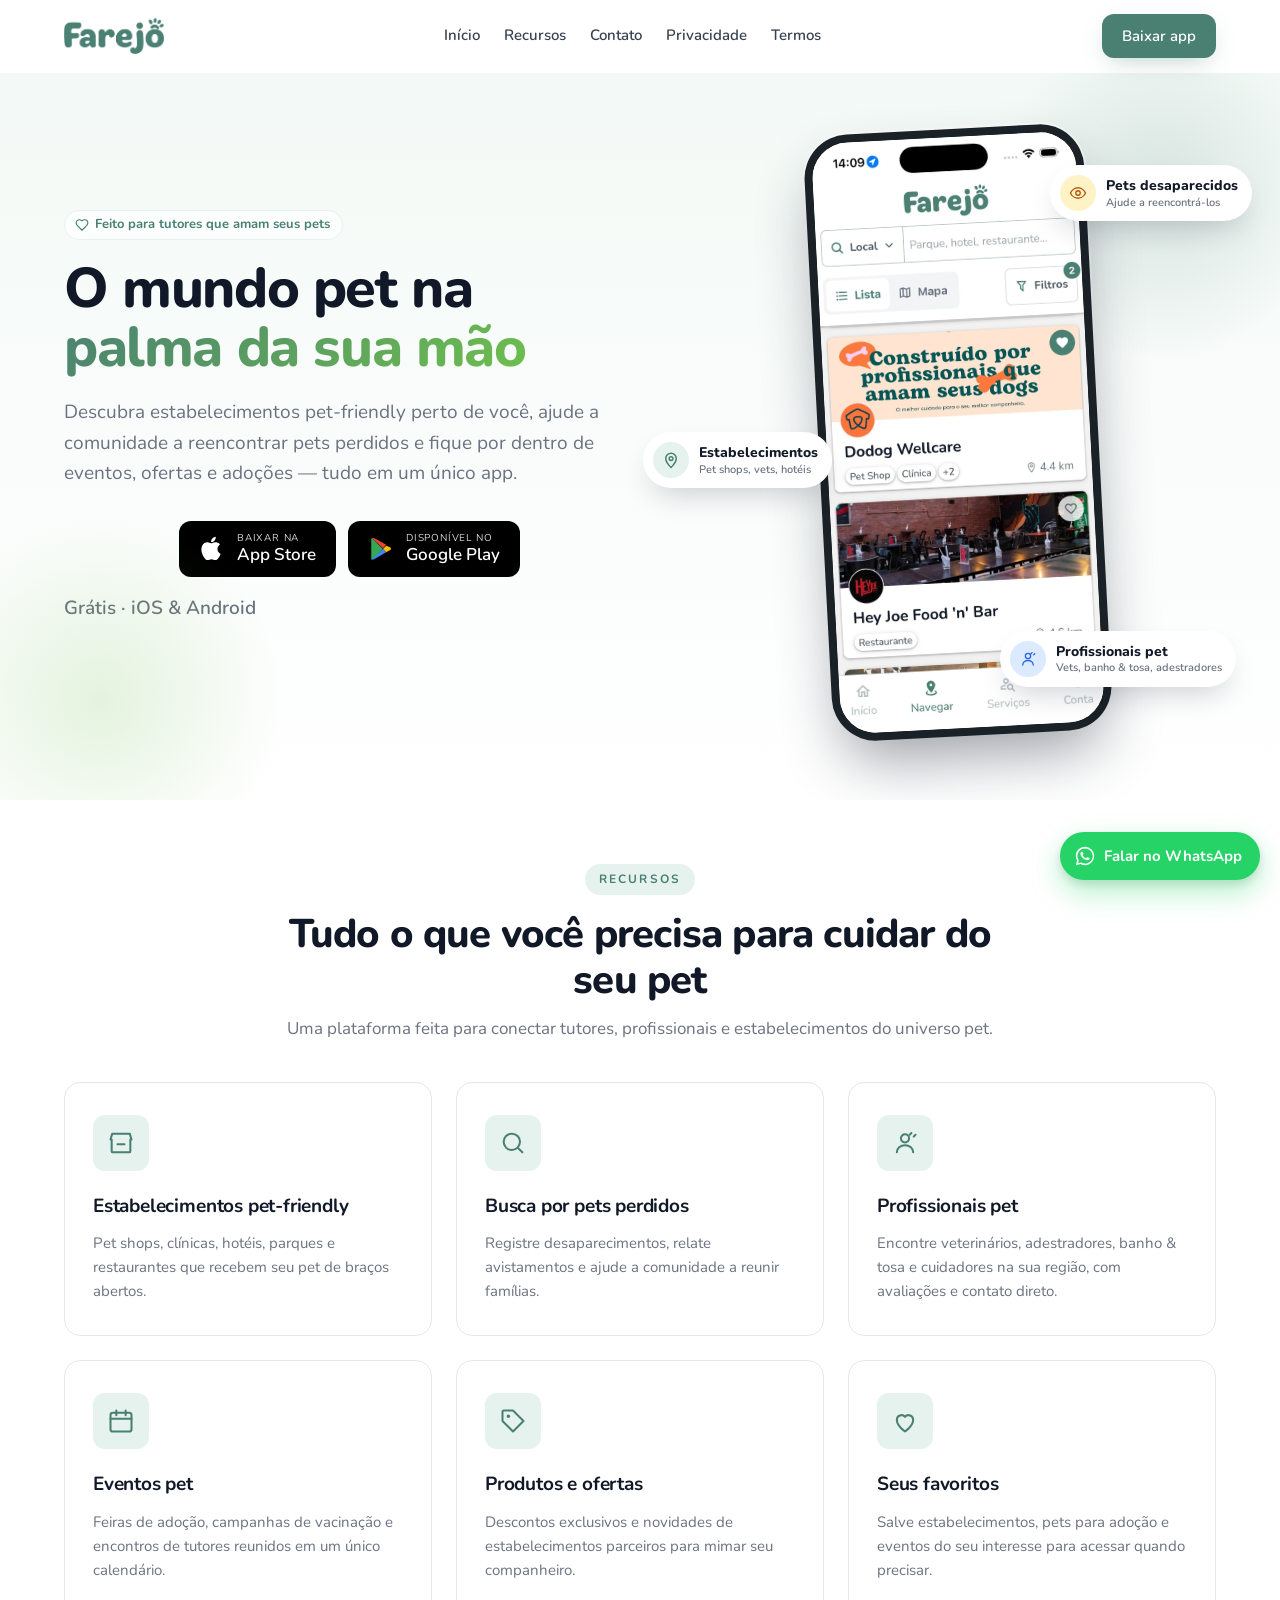
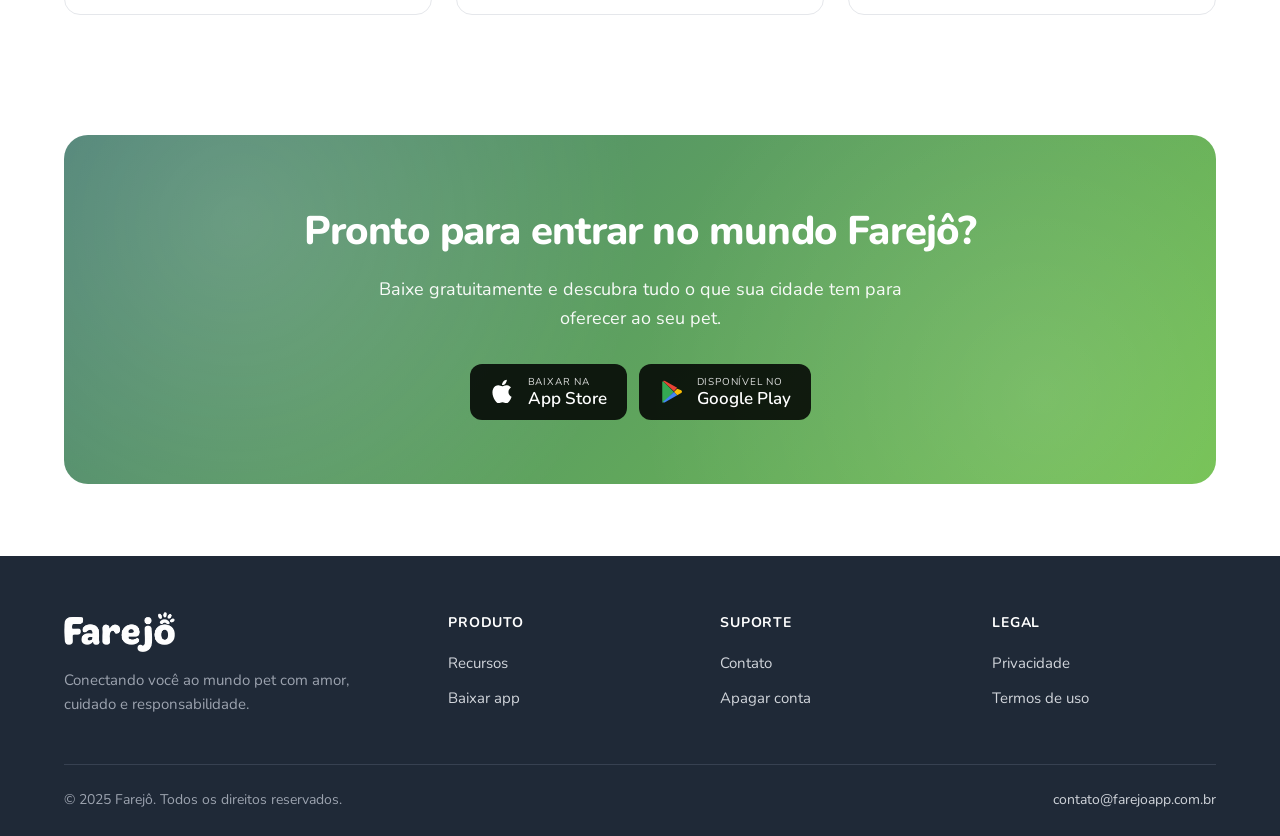
==== commit 8d00a359: "fix: scope creator free-plan limit to the user account Aligns the Terms with the BE behavior introdu" ====
--- a/index.html
+++ b/index.html
@@ -147,8 +147,6 @@
               src="assets/images/app-screen.jpg"
               alt="Tela do aplicativo Farejô"
               class="hero__phone-screen"
-              width="375"
-              height="812"
             >
           </div>
         </div>
@@ -311,6 +309,19 @@
     </div>
   </footer>
 
+  <a
+    class="whatsapp-fab"
+    href="https://wa.me/5585994124144?text=Ol%C3%A1%2C%20Farej%C3%B4!%20Tenho%20uma%20d%C3%BAvida%20%F0%9F%90%BE"
+    target="_blank"
+    rel="noopener"
+    aria-label="Falar com o Farejô no WhatsApp"
+  >
+    <svg viewBox="0 0 24 24" fill="currentColor" aria-hidden="true">
+      <path d="M19.05 4.91A10 10 0 0 0 12 2C6.48 2 2 6.48 2 12c0 1.74.45 3.43 1.31 4.93L2 22l5.2-1.36A10 10 0 0 0 12 22c5.52 0 10-4.48 10-10 0-2.67-1.04-5.18-2.95-7.09Zm-7.04 15.4c-1.5 0-2.96-.4-4.24-1.16l-.3-.18-3.08.81.82-3-.19-.31a8.34 8.34 0 0 1-1.27-4.4c0-4.6 3.74-8.34 8.34-8.34 2.23 0 4.32.87 5.9 2.44a8.27 8.27 0 0 1 2.44 5.9c0 4.6-3.74 8.34-8.42 8.34Zm4.59-6.24c-.25-.13-1.49-.74-1.72-.82-.23-.08-.4-.13-.56.13-.17.26-.65.82-.79.99-.15.17-.29.18-.54.06-.25-.13-1.06-.39-2.02-1.25-.75-.67-1.25-1.5-1.4-1.75-.15-.26-.02-.4.11-.52.11-.11.25-.29.38-.43.13-.15.17-.25.25-.42.08-.17.04-.32-.02-.45-.06-.13-.56-1.36-.77-1.86-.2-.49-.41-.42-.56-.43h-.48c-.17 0-.43.06-.66.32-.23.26-.86.84-.86 2.04 0 1.21.88 2.37 1 2.54.13.17 1.74 2.66 4.21 3.73.59.25 1.05.4 1.41.51.59.19 1.13.16 1.55.1.47-.07 1.49-.61 1.7-1.2.21-.59.21-1.1.15-1.2-.06-.1-.23-.16-.48-.29Z"/>
+    </svg>
+    <span class="whatsapp-fab__label">Falar no WhatsApp</span>
+  </a>
+
   <script src="assets/js/main.js"></script>
 </body>
 </html>
--- a/assets/css/main.css
+++ b/assets/css/main.css
@@ -247,9 +247,9 @@
     left: 0;
     right: 0;
     flex-direction: column;
-    align-items: stretch;
+    align-items: flex-start;
     gap: 0;
-    padding: 12px 24px 20px;
+    padding: 4px 24px 12px;
     background: white;
     border-bottom: 1px solid var(--color-border);
     box-shadow: var(--shadow-md);
@@ -259,17 +259,29 @@
     display: flex;
   }
 
+  .site-header__links li {
+    width: 100%;
+    border-bottom: 1px solid var(--color-border);
+  }
+
+  .site-header__links li:last-child {
+    border-bottom: none;
+  }
+
   .site-header__links a {
-    padding: 14px 0;
-    border-bottom: 1px solid var(--color-border);
+    display: block;
+    width: 100%;
+    padding: 14px 4px;
+    transition: background 0.15s ease;
+  }
+
+  .site-header__links a:hover,
+  .site-header__links a:active {
+    background: var(--color-surface);
   }
 
   .site-header__links a::after {
     display: none;
-  }
-
-  .site-header__links li:last-child a {
-    border-bottom: none;
   }
 
   .site-header__menu {
@@ -744,3 +756,56 @@
   font-size: 0.9375rem;
   line-height: 1.6;
 }
+
+/* WhatsApp floating contact */
+.whatsapp-fab {
+  position: fixed;
+  right: 20px;
+  bottom: 20px;
+  z-index: 50;
+  display: inline-flex;
+  align-items: center;
+  gap: 8px;
+  padding: 12px 18px 12px 14px;
+  background-color: #25d366;
+  color: #ffffff;
+  font-weight: 700;
+  font-size: 0.9375rem;
+  text-decoration: none;
+  border-radius: 999px;
+  box-shadow: 0 12px 28px rgba(37, 211, 102, 0.35),
+    0 4px 10px rgba(0, 0, 0, 0.12);
+  transition: transform 0.18s ease, box-shadow 0.18s ease,
+    background-color 0.18s ease;
+}
+
+.whatsapp-fab:hover,
+.whatsapp-fab:focus-visible {
+  background-color: #1ebe5d;
+  transform: translateY(-2px);
+  box-shadow: 0 16px 32px rgba(37, 211, 102, 0.4),
+    0 6px 14px rgba(0, 0, 0, 0.15);
+  outline: none;
+}
+
+.whatsapp-fab:focus-visible {
+  outline: 2px solid #ffffff;
+  outline-offset: 2px;
+}
+
+.whatsapp-fab svg {
+  width: 22px;
+  height: 22px;
+  flex-shrink: 0;
+}
+
+@media (max-width: 600px) {
+  .whatsapp-fab {
+    right: 16px;
+    bottom: 16px;
+    padding: 12px;
+  }
+  .whatsapp-fab__label {
+    display: none;
+  }
+}
--- a/assets/css/home.css
+++ b/assets/css/home.css
@@ -242,7 +242,21 @@
 }
 
 @media (max-width: 480px) {
-  .hero__phone { width: 240px; }
+  .hero__phone {
+    width: 220px;
+    height: auto;
+    padding: 5px;
+    border-radius: 38px;
+     img {
+      width: 100%;
+      height: 468px;
+      object-fit: contain;
+    }
+  }
+
+  .hero__phone-screen { 
+    border-radius: 33px;
+  }
 
   .hero__chip { padding: 8px 12px 8px 8px; gap: 8px; }
   .hero__chip-icon { width: 32px; height: 32px; }
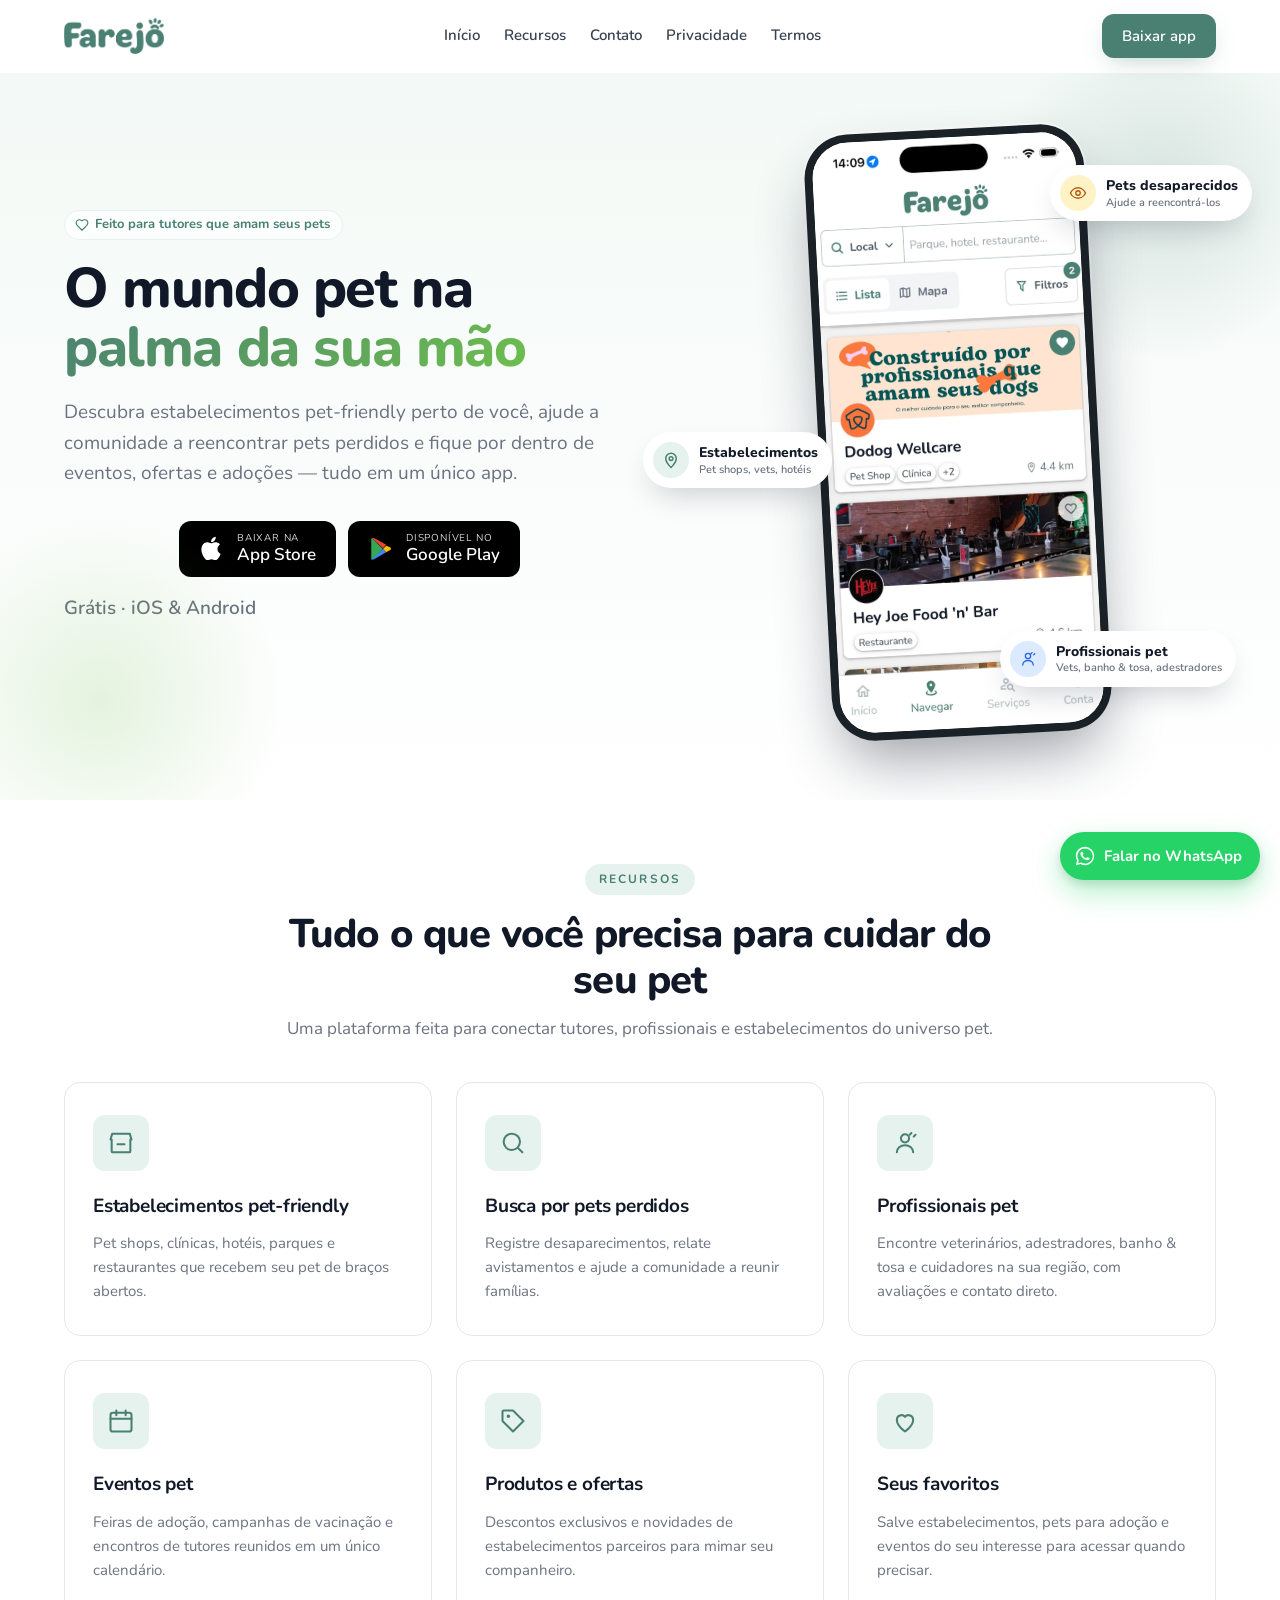
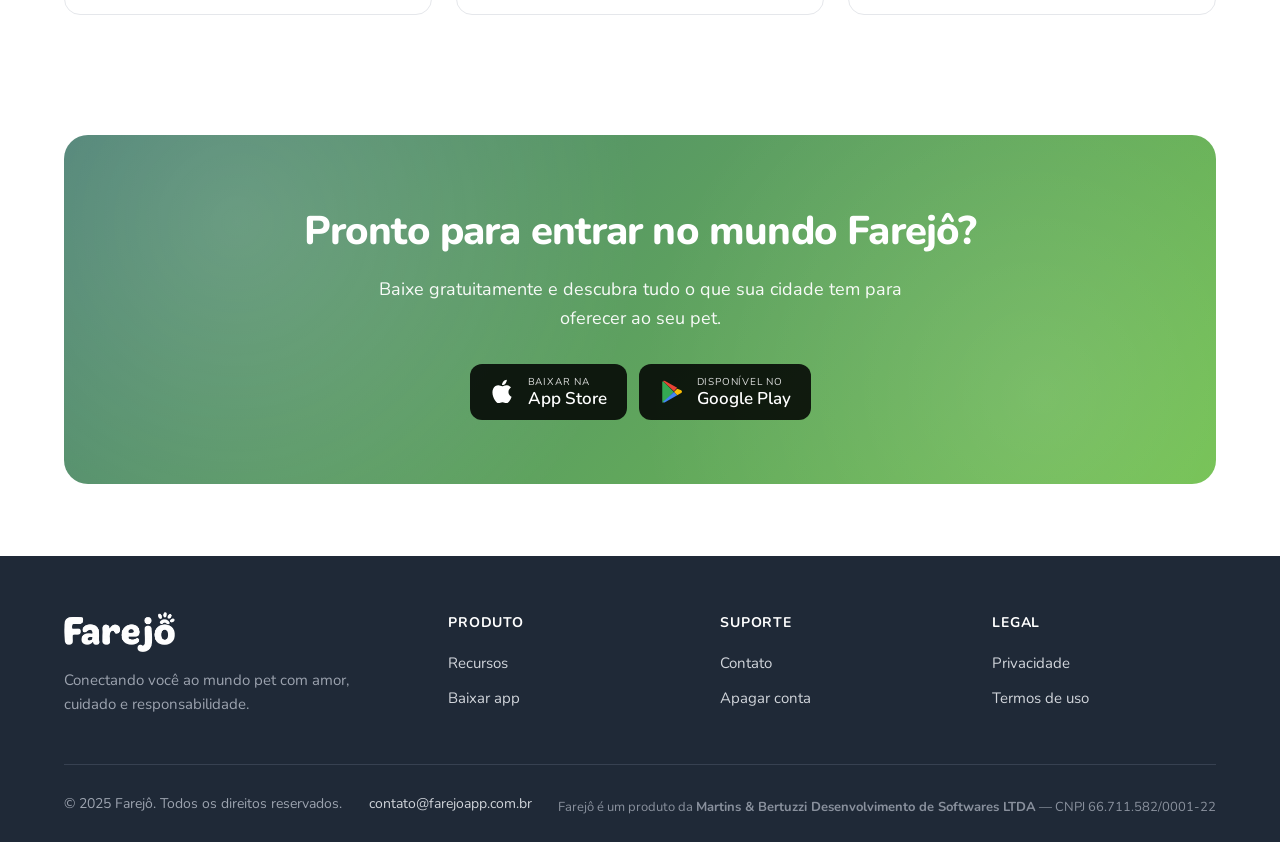
==== commit b34ced01: "chore: add company identification (CNPJ) across web pages Footer of all pages now identifies the ope" ====
--- a/index.html
+++ b/index.html
@@ -305,13 +305,16 @@
       <div class="site-footer__bottom">
         <p>&copy; 2025 Farejô. Todos os direitos reservados.</p>
         <p><a href="mailto:contato@farejoapp.com.br" style="color:#d1d5db;">contato@farejoapp.com.br</a></p>
+        <p style="font-size:0.8125rem;opacity:0.85;margin-top:8px;">
+          Farejô é um produto da <strong>Martins &amp; Bertuzzi Desenvolvimento de Softwares LTDA</strong> — CNPJ 66.711.582/0001-22
+        </p>
       </div>
     </div>
   </footer>
 
   <a
     class="whatsapp-fab"
-    href="https://wa.me/5585994124144?text=Ol%C3%A1%2C%20Farej%C3%B4!%20Tenho%20uma%20d%C3%BAvida%20%F0%9F%90%BE"
+    href="https://wa.me/5585994124144?text=Ol%C3%A1%2C%20Farej%C3%B4!%20Tenho%20uma%20d%C3%BAvida"
     target="_blank"
     rel="noopener"
     aria-label="Falar com o Farejô no WhatsApp"
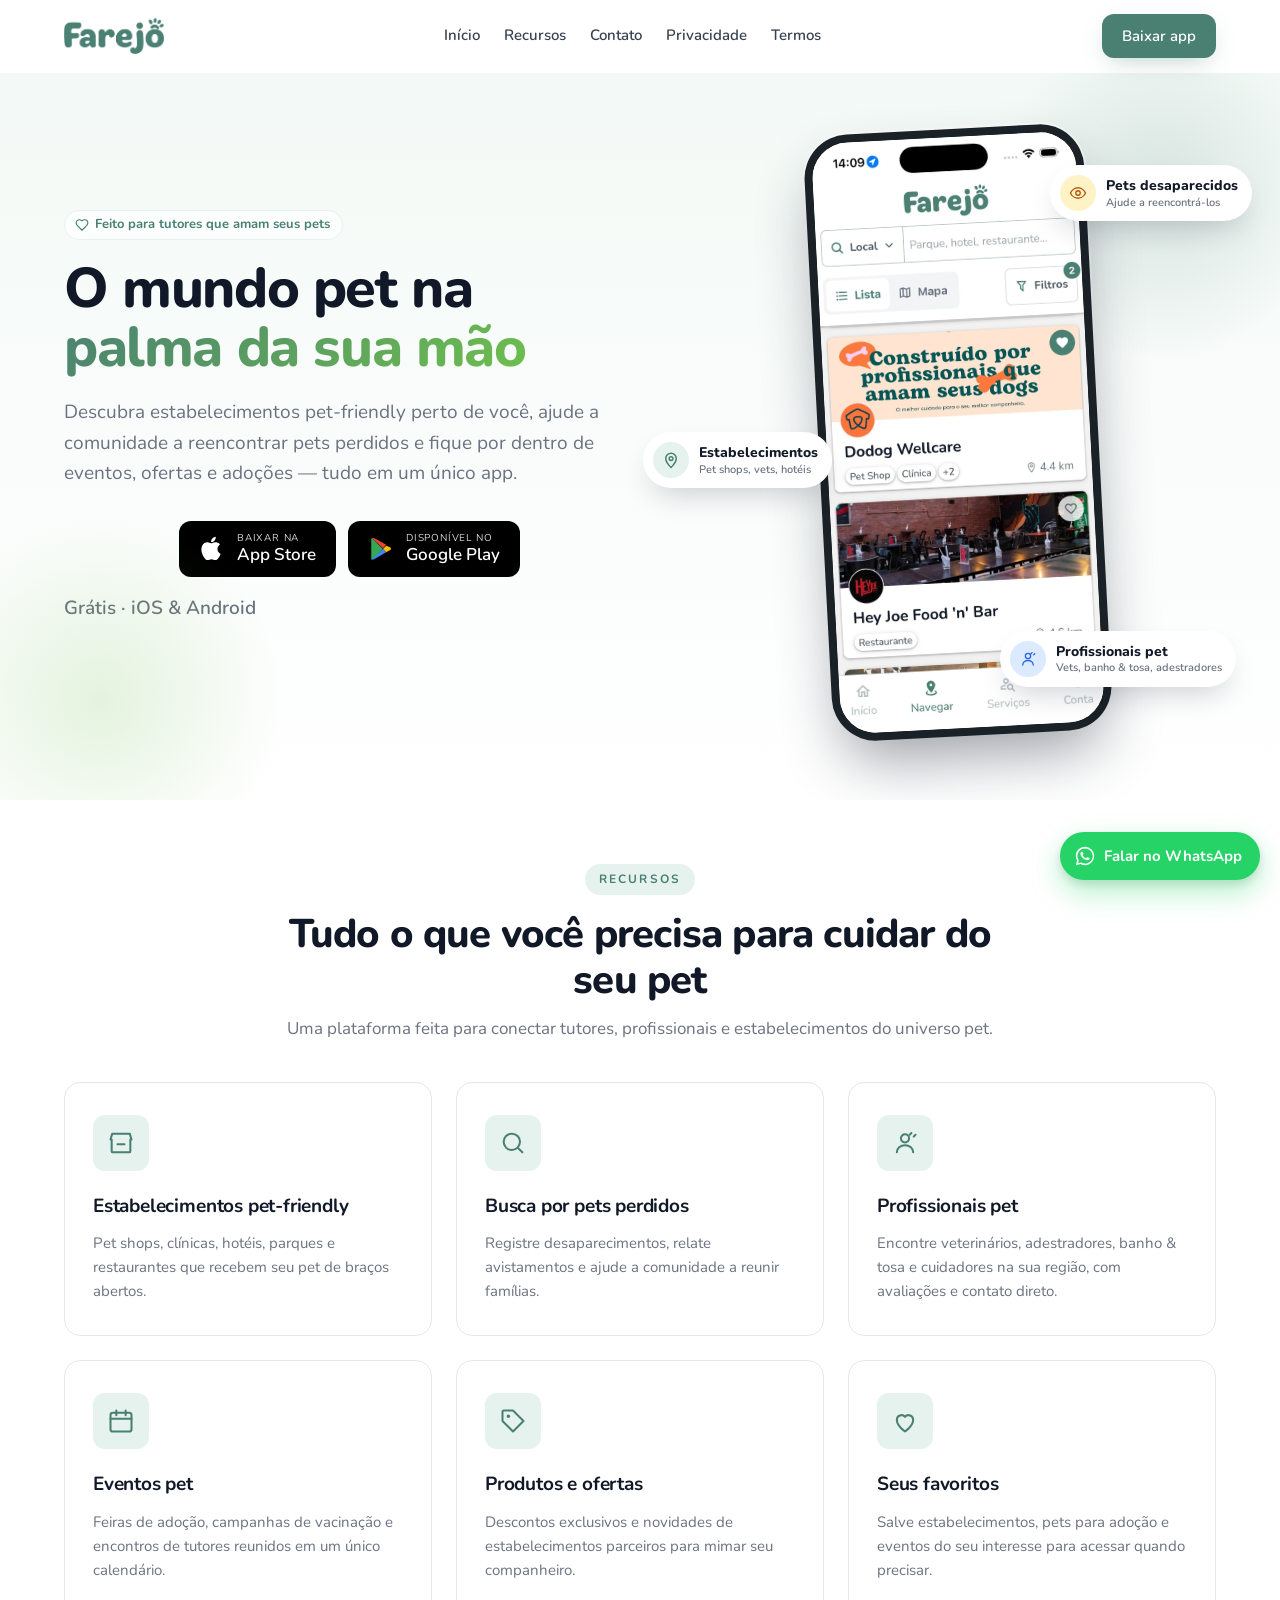
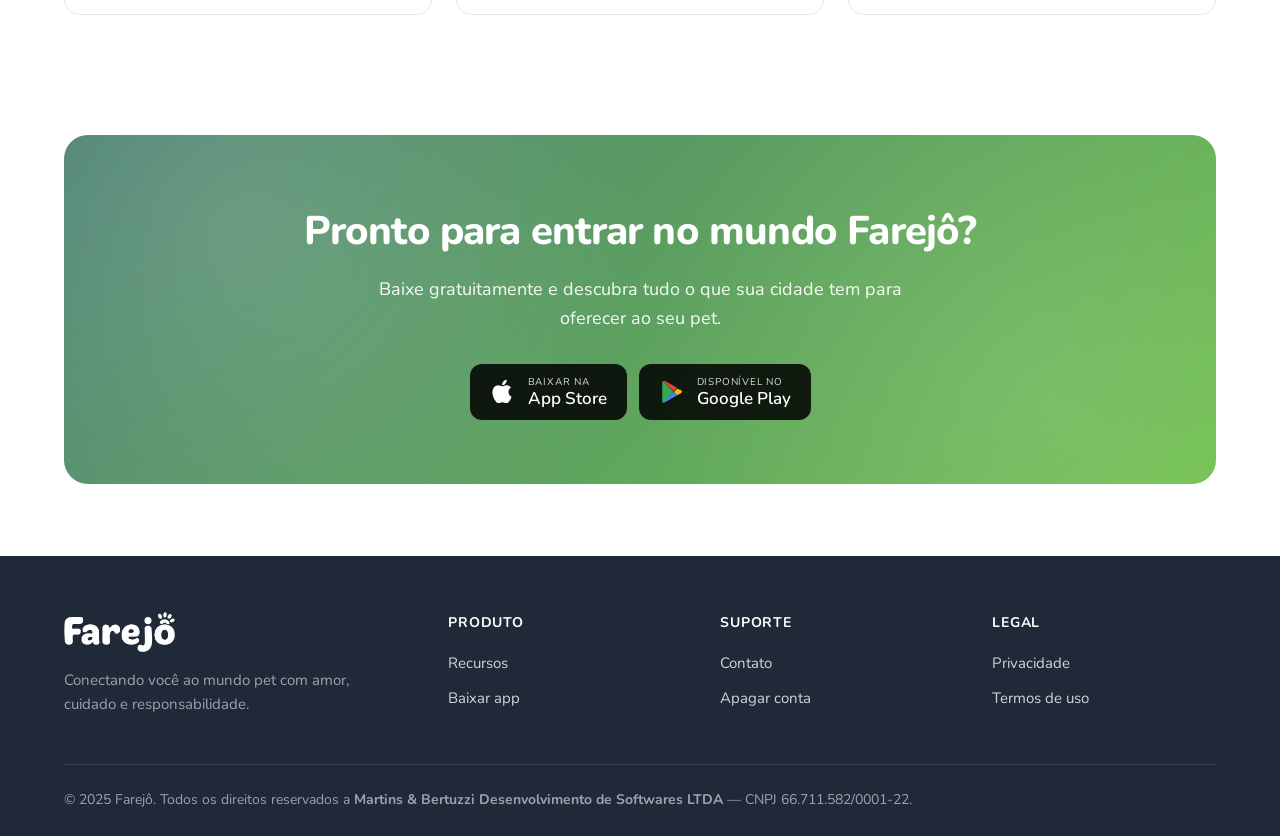
==== commit fc5dd308: "fix: collapse footer into single line with company identification Removes contact email duplication " ====
--- a/index.html
+++ b/index.html
@@ -303,11 +303,7 @@
       </div>
 
       <div class="site-footer__bottom">
-        <p>&copy; 2025 Farejô. Todos os direitos reservados.</p>
-        <p><a href="mailto:contato@farejoapp.com.br" style="color:#d1d5db;">contato@farejoapp.com.br</a></p>
-        <p style="font-size:0.8125rem;opacity:0.85;margin-top:8px;">
-          Farejô é um produto da <strong>Martins &amp; Bertuzzi Desenvolvimento de Softwares LTDA</strong> — CNPJ 66.711.582/0001-22
-        </p>
+        <p>&copy; 2025 Farejô. Todos os direitos reservados a <strong>Martins &amp; Bertuzzi Desenvolvimento de Softwares LTDA</strong> — CNPJ 66.711.582/0001-22.</p>
       </div>
     </div>
   </footer>
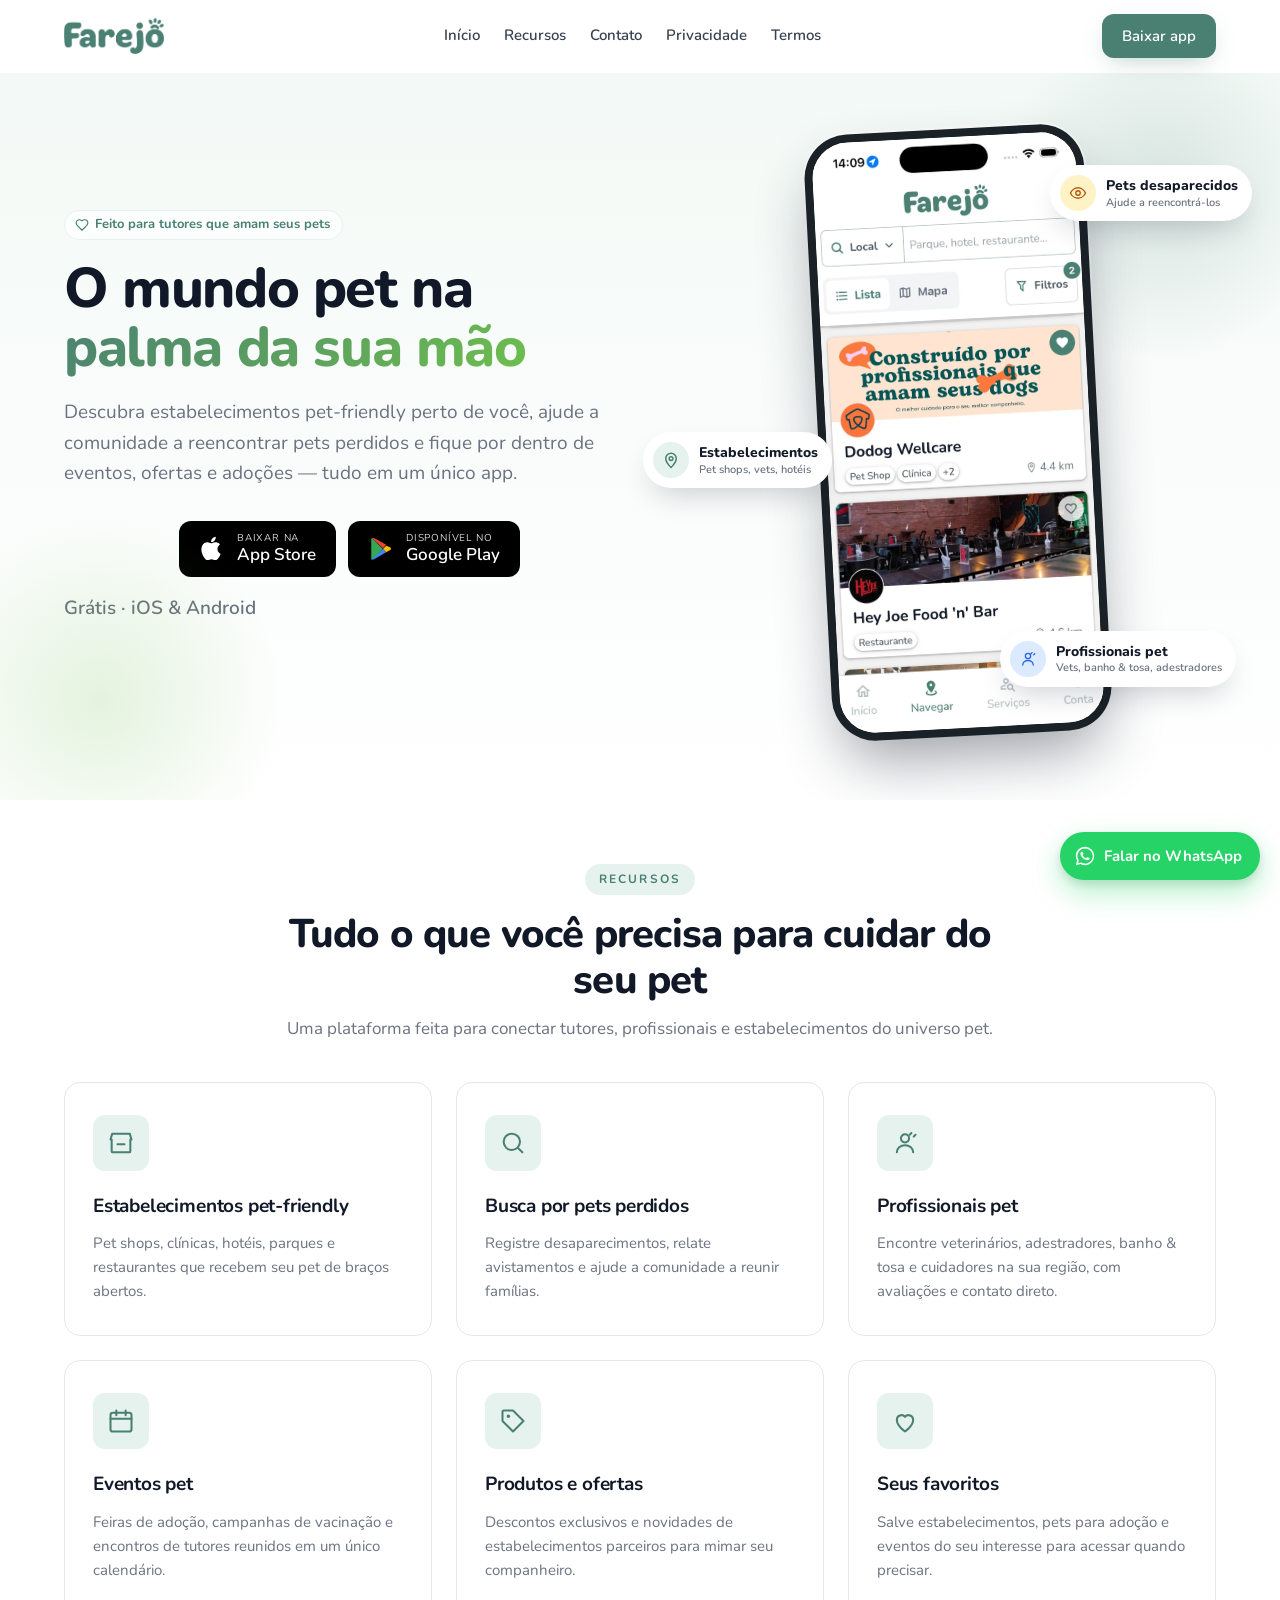
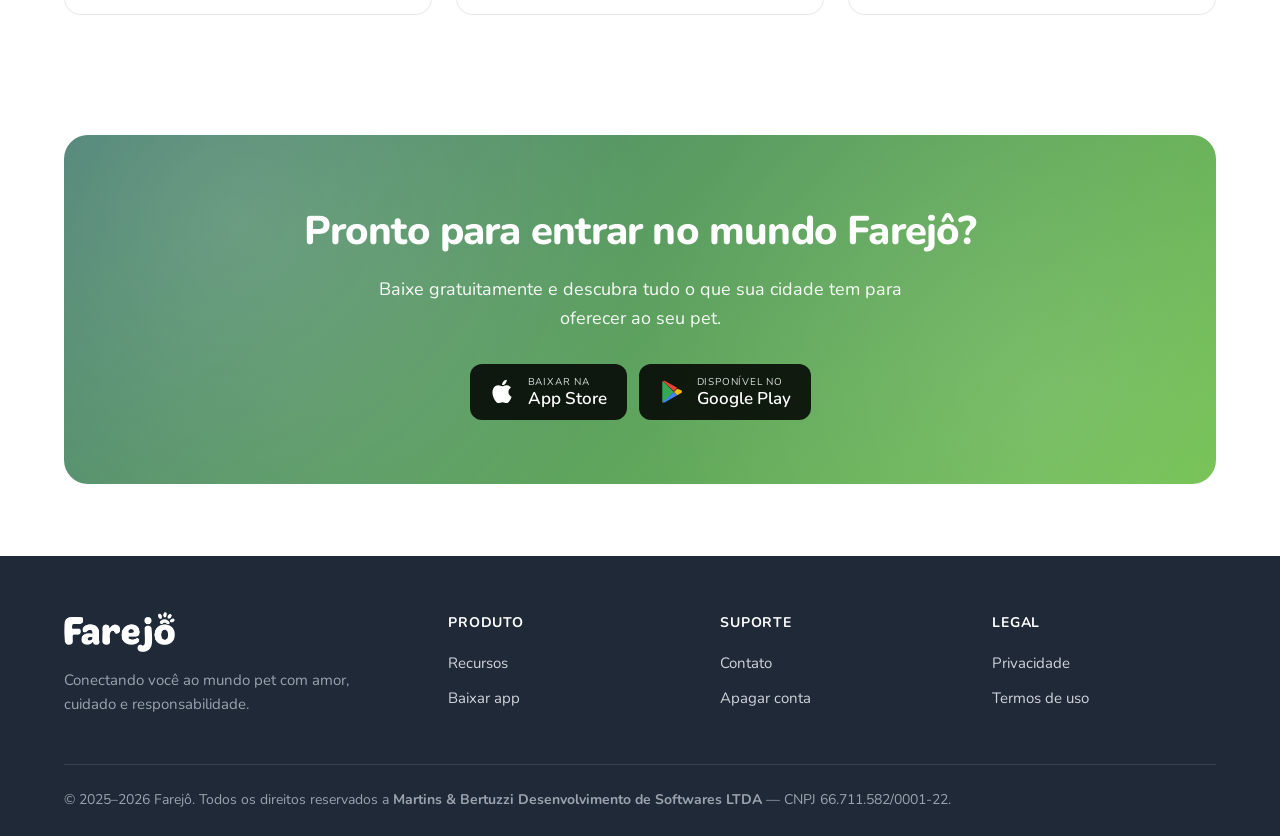
==== commit 52ec2936: "chore: bump copyright to year range 2025–2026 Reflects ongoing maintenance — first year (2025) marks" ====
--- a/index.html
+++ b/index.html
@@ -303,7 +303,7 @@
       </div>
 
       <div class="site-footer__bottom">
-        <p>&copy; 2025 Farejô. Todos os direitos reservados a <strong>Martins &amp; Bertuzzi Desenvolvimento de Softwares LTDA</strong> — CNPJ 66.711.582/0001-22.</p>
+        <p>&copy; 2025–2026 Farejô. Todos os direitos reservados a <strong>Martins &amp; Bertuzzi Desenvolvimento de Softwares LTDA</strong> — CNPJ 66.711.582/0001-22.</p>
       </div>
     </div>
   </footer>
